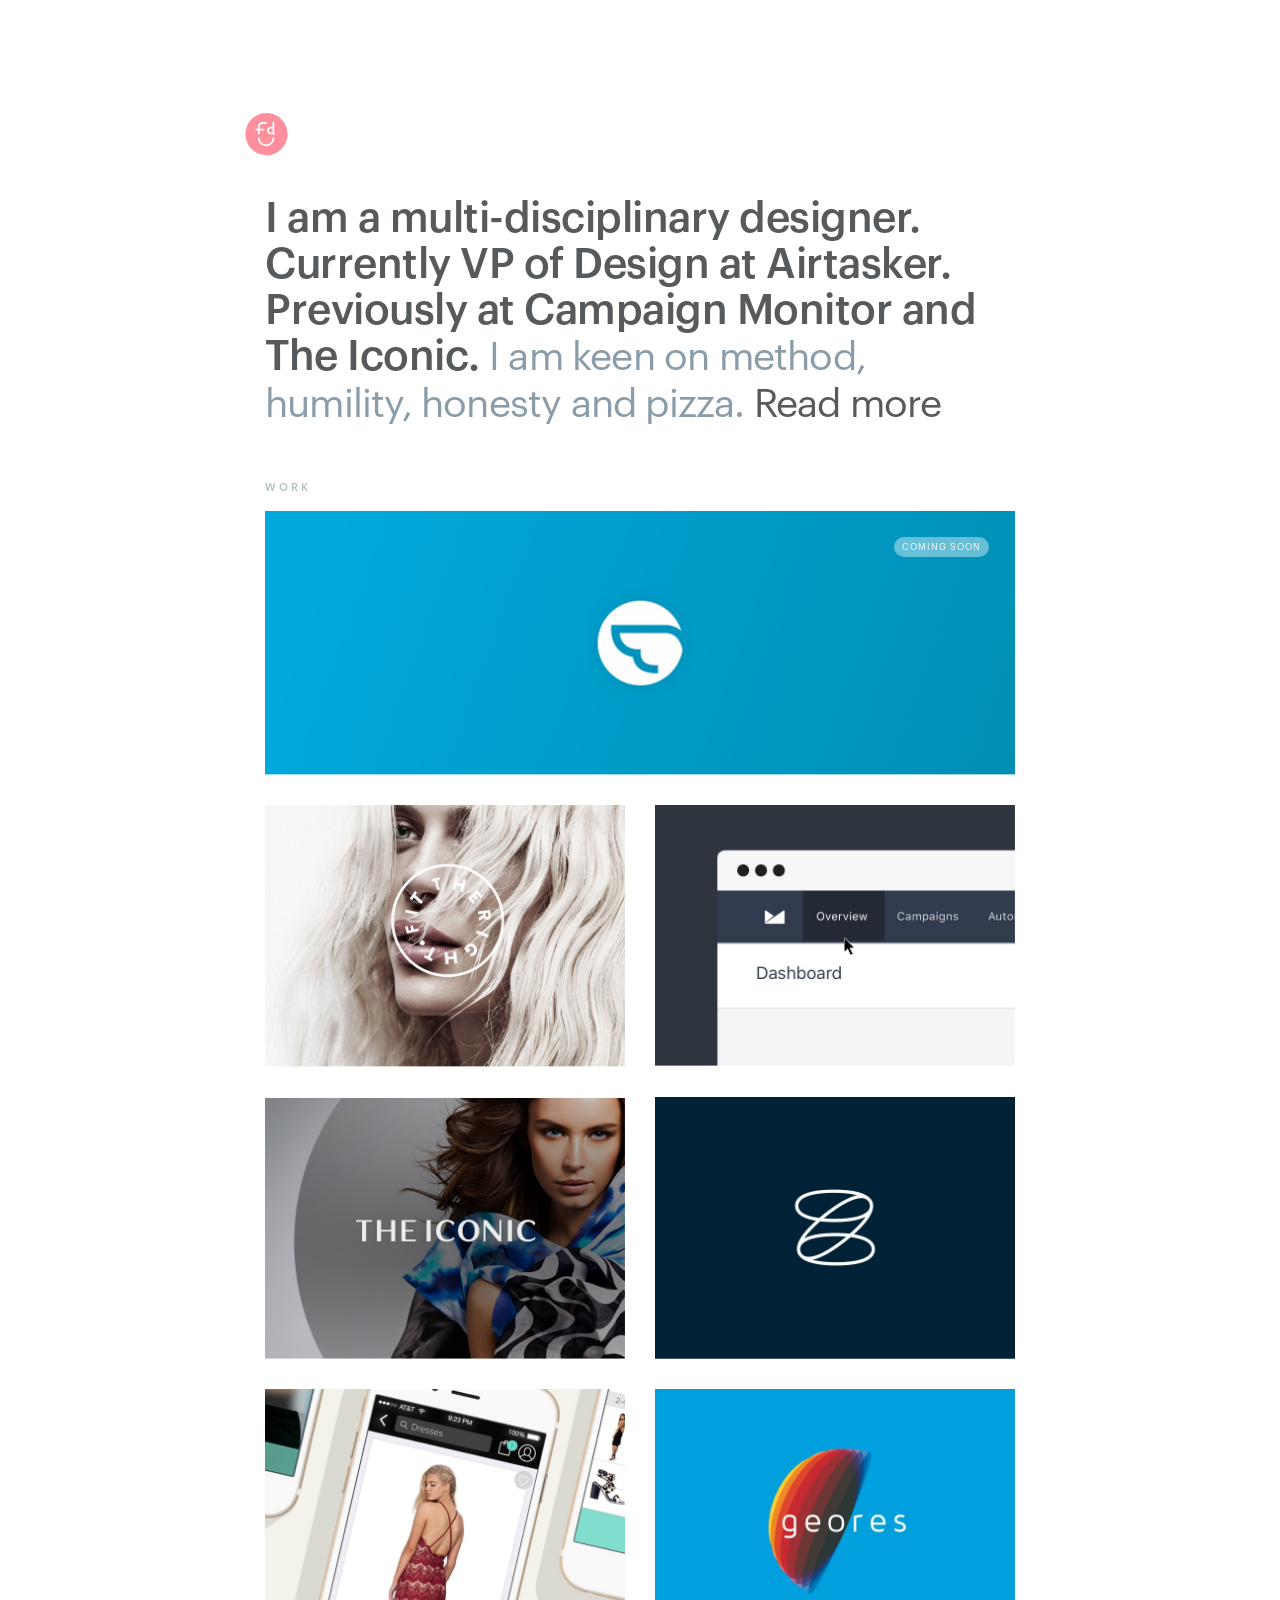
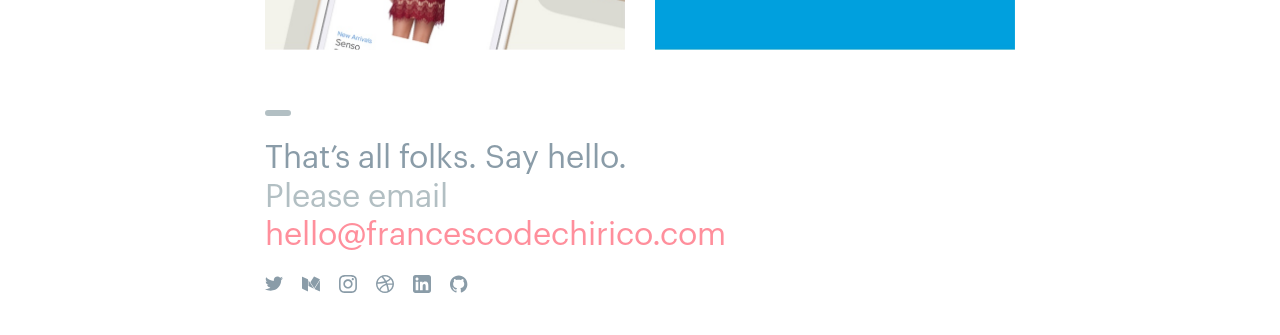
==== index.html @ b03a8ff5 "Home and Sitemap" ====
<!DOCTYPE html>
<html lang="en">
  <head>
    <meta charset="utf-8">
    <title>de Chirico </title>
    <meta name="description" content="I am a multi-disciplinary designer. Currently VP of Design at Airtasker. Previously at Campaign Monitor and The Iconic.">
    <meta name="keywords" content="Francesco de Chirico designer UX UI product software app creative art airtasker theright.fit campaign monitor theiconic the iconic theiconiapp Graphic Digital Design Portfolio Designer Rome Italy Sydney">
    <meta name="viewport" content="width=device-width, initial-scale=1">
    <meta name="robots" CONTENT="all">
    <meta name="twitter:card" content="summary_large_image">
    <meta name="twitter:image" content="http://www.francescodechirico.com//imgs/twittercard.png">
    <meta property="og:image" content="http://www.francescodechirico.com//imgs/twittercard.png">
    <meta property="og:title" content="Portfolio of de Chirico Francesco">
    <meta property="og:description" content="I am a multi-disciplinary designer. Currently VP of Design at Airtasker. Previously at Campaign Monitor and The Iconic.">
    <meta name="twitter:site" content="@FDC_DECHIRICO">
    <meta name="twitter:creator" content="@FDC_DECHIRICO">
    <meta name="twitter:title" content="Portfolio of de Chirico Francesco">
    <meta name="twitter:description" content="I am a multi-disciplinary designer. Currently VP of Design at Airtasker. Previously at Campaign Monitor and The Iconic.">
    <script src="./js/modernizr.js"></script>
    <script src="./js/lazysizes.min.js"></script>
    <script src="./js/jquery-2.1.1.js"></script>
    <link href="./css/style.css" rel="stylesheet">
    <link href="./bower_components/normalize-css/normalize.css" rel="stylesheet">
    <link rel="icon" href="favicon.ico" type="image/x-icon">
    <link rel="shortcut icon" href="favicon.ico" type="image/x-icon">
    <script>
      (function(i,s,o,g,r,a,m){i['GoogleAnalyticsObject']=r;i[r]=i[r]||function(){
        (i[r].q=i[r].q||[]).push(arguments)},i[r].l=1*new Date();a=s.createElement(o),
        m=s.getElementsByTagName(o)[0];a.async=1;a.src=g;m.parentNode.insertBefore(a,m)
        })(window,document,'script','https://www.google-analytics.com/analytics.js','ga');
        ga('create', 'UA-43860316-1', 'auto');
        ga('send', 'pageview');
    </script>
  </head>
  <body class="no-index">
    <div class="container">
      <div class="hero">
        <div class="francesco_dechirico"> <a href="index.html"> 
            <svg viewbox="0 0 44 45" version="1.1" xmlns="http://www.w3.org/2000/svg" xmlns:xlink="http://www.w3.org/1999/xlink">
              <g stroke="none" stroke-width="none" fill="none" fill-rule="evenodd">
                <path d="M26.4172794,16.2204892 C25.8585673,16.2204892 25.3341866,16.4385074 24.9393758,16.8345685 C24.5439445,17.2311495 24.3258059,17.7588844 24.3251854,18.3204606 C24.3245133,18.8820367 24.541411,19.4102915 24.9359116,19.8078601 C25.3304122,20.2053768 25.85531,20.4246945 26.413867,20.4253703 L28.3373029,20.4253703 L28.3373029,16.2204892 L26.4197612,16.2204892 L26.4172794,16.2204892 Z M30.3568978,22.8740252 C30.1907732,23.0060629 29.9928508,23.0700544 29.7964277,23.0700544 C29.5291704,23.0700544 29.2645499,22.9516363 29.0859647,22.7244691 C28.9670975,22.5733015 28.8615699,22.412673 28.7697438,22.2447668 L26.4128226,22.2447668 C25.3698002,22.2435711 24.3907356,21.8344622 23.6548343,21.0928677 C22.918933,20.3512733 22.5142985,19.3659289 22.5155394,18.3183604 C22.5180212,16.1574126 24.2675253,14.4010512 26.416235,14.4010512 L26.4208367,14.4010512 L28.3372926,14.4010512 L28.3372926,9.69790965 C28.3372926,9.19549058 28.7423925,8.78820104 29.2421105,8.78820104 C29.7418284,8.78820104 30.1469283,9.19549058 30.1469283,9.69790965 L30.1469283,20.5583229 C30.1469283,20.9333828 30.2743267,21.3019967 30.5056498,21.5962225 C30.8155112,21.9903602 30.7489166,22.562489 30.3568978,22.8740252 L30.3568978,22.8740252 Z M21.6027591,34.8063871 C16.8914501,34.8063871 13.0585899,30.9527575 13.0585899,26.2160347 C13.0585899,25.7136156 13.4636898,25.3063261 13.9634078,25.3063261 C14.4631257,25.3063261 14.8682256,25.7136156 14.8682256,26.2160347 C14.8682256,29.9495308 17.8893349,32.9869699 21.6027591,32.9869699 C25.3161833,32.9869699 28.3372926,29.9495308 28.3372926,26.2160347 C28.3372926,25.7136156 28.7423925,25.3063261 29.2421105,25.3063261 C29.7418284,25.3063261 30.1469283,25.7136156 30.1469283,26.2160347 C30.1469283,30.9527575 26.3140165,34.8063871 21.6027591,34.8063871 L21.6027591,34.8063871 Z M11.1110599,18.3264178 C10.611342,18.3264178 10.2062421,17.9191283 10.2062421,17.4167092 C10.2062421,16.9142902 10.611342,16.5070006 11.1110599,16.5070006 L12.994322,16.5070006 L12.994322,14.3400227 C12.994322,11.5653595 15.2395112,9.30803453 17.9992573,9.30803453 L21.6027591,9.30803453 C22.1024771,9.30803453 22.507577,9.71532408 22.507577,10.2177431 C22.507577,10.7201622 22.1024771,11.1274518 21.6027591,11.1274518 L17.9992573,11.1274518 C16.237396,11.1274518 14.8039577,12.5685861 14.8039577,14.3400227 L14.8039577,16.5070006 L18.9133302,16.5070006 C19.4130482,16.5070006 19.8181481,16.9142902 19.8181481,17.4167092 C19.8181481,17.9191283 19.4130482,18.3264178 18.9133302,18.3264178 L14.8039577,18.3264178 L14.8039577,21.6740935 C14.8039577,22.1765126 14.3988578,22.5838022 13.8991398,22.5838022 C13.3994219,22.5838022 12.994322,22.1765126 12.994322,21.6740935 L12.994322,18.3264178 L11.1110599,18.3264178 Z M21.9895041,0 C9.84503878,0 0,9.89825348 0,22.1083624 C0,34.3184714 9.84503878,44.2167249 21.9895041,44.2167249 C34.1340212,44.2167249 43.9790599,34.3184714 43.9790599,22.1083624 C43.9790599,9.89825348 34.1340212,0 21.9895041,0 L21.9895041,0 Z" fill="#FF8F9C"></path>
              </g>
            </svg></a></div>
        <div class="intro">
          <h1>I am a multi-disciplinary designer. Currently VP of Design at <a href="https://www.airtasker.com/" target="_blank">Airtasker</a>. Previously at <a href="https://www.campaignmonitor.com/" target="_blank">Campaign Monitor </a>and <a href="http://www.theiconic.com.au/" target="_blank">The Iconic</a>. 
            <h3>I am keen on method, humility, honesty and pizza. <a href="about.html">Read more</a></h3>
          </h1>
        </div>
      </div>
    </div>
    <div class="works">
      <div class="container">
        <h6 class="lightgrey subject">Work</h6>
        <div class="row">
          <div class="twelve columns item">
            <div class="cs">Coming soon</div><img src="imgs/sel-home/airtasker.jpg" data-pil-thumb-url="imgs/sel-home/airtasker-thumb.jpg" data-full-width="753" data-full-height="265" alt="" class="lazysizes hide-on-mobile"><img src="imgs/sel-home/airtasker-mobile.jpg" data-pil-thumb-url="imgs/sel-home/airtasker-mobile-thumb.jpg" data-full-width="365" data-full-height="265" alt="" class="lazysizes hide-on-desk">
            <div class="mask">
              <div class="mask-text">
                <h5>Airtasker</h5><span>Branding and Iconograhy</span>
              </div>
            </div>
          </div>
        </div>
        <div class="row">
          <div class="six columns item"><a href="trf.html">
              <div class="pil"><img src="imgs/sel-home/therightfit@2x.jpg" data-pil-thumb-url="imgs/sel-home/therightfit-thumb.jpg" data-full-width="730" data-full-height="530" alt="" class="lazysizes"></div>
              <div class="mask">
                <div class="mask-text">
                  <h5>theright.fit</h5><span>Branding and Iconograhy</span>
                </div>
              </div></a></div>
          <div class="six columns item"><a href="cm.html">
              <div class="pil"><img src="imgs/sel-home/cm@2x.jpg" data-pil-thumb-url="imgs/sel-home/cm-thumb.jpg" data-full-width="730" data-full-height="530" alt="" class="lazysizes"></div>
              <div class="mask">
                <div class="mask-text">
                  <h5>Campaign Monitor</h5><span>Product design</span>
                </div>
              </div></a></div>
        </div>
        <div class="row">
          <div class="six columns item"><a href="theiconic.html">
              <div class="pil"><img src="imgs/sel-home/theiconic@2x.jpg" data-pil-thumb-url="imgs/sel-home/theiconic-thumb.jpg" data-full-width="730" data-full-height="530" alt="" class="lazysizes"></div>
              <div class="mask">
                <div class="mask-text">
                  <h5>The Iconic</h5><span>Branding and Art Direction</span>
                </div>
              </div></a></div>
          <div class="six columns item"><a href="zanui.html">
              <div class="pil"><img src="imgs/sel-home/zanui@2x.jpg" data-pil-thumb-url="imgs/sel-home/zanui-thumb.jpg" data-full-width="730" data-full-height="530" alt="" class="lazysizes"></div>
              <div class="mask">
                <div class="mask-text">
                  <h5>Zanui</h5><span>Branding and CI</span>
                </div>
              </div></a></div>
        </div>
        <div class="row">
          <div class="six columns item"><a href="theiconic-apps.html">
              <div class="pil"><img src="imgs/sel-home/theiconicapp@2x.jpg" data-pil-thumb-url="imgs/sel-home/theiconicapp-thumb.jpg" data-full-width="730" data-full-height="530" alt="" class="lazysizes">
                <div class="mask">
                  <div class="mask-text">
                    <h5>The Iconic</h5><span>Product Design</span>
                  </div>
                </div>
              </div></a></div>
          <div class="six columns item"><a href="geores.html">
              <div class="pil"><img src="imgs/sel-home/geores@2x.jpg" data-pil-thumb-url="imgs/sel-home/geores-thumb.jpg" data-full-width="730" data-full-height="530" alt="" class="lazysizes"></div>
              <div class="mask">
                <div class="mask-text">
                  <h5>Geores</h5><span>Branding</span>
                </div>
              </div></a></div>
        </div>
      </div>
    </div>
    <div class="container">
      <hr>
      <div class="getintouch">
        <h3>
          That’s all folks.
          Say hello.
          <div class="lightgrey">Please email </div><a href="mailto:hello@francescodechirico.com?subject=Love your portfolio dude!" target="_blank">hello@francescodechirico.com</a>
        </h3>
      </div>
    </div>
    <div class="container">
      <div class="social home">
        <ul>
          <li class="first-child"> <a href="https://twitter.com/FDC_DECHIRICO" target="_blank">
                <svg width="17px" height="17px" viewbox="0 0 17 14" version="1.1" xmlns="http://www.w3.org/2000/svg" xmlns:xlink="http://www.w3.org/1999/xlink">
                  <g id="Twitter" stroke="none" stroke-width="1" fill="none" fill-rule="evenodd">
                    <path id="Path" d="M15.259625,3.30378 C15.266,3.4476 15.27025,3.59142 15.27025,3.73728 C15.27025,8.16102 11.761875,13.26306 5.3465,13.26306 C3.376625,13.26306 1.5438125,12.7092 0,11.75958 C0.2730625,11.79018 0.550375,11.80548 0.8319375,11.80548 C2.4660625,11.80548 3.9695,11.271 5.16375,10.37238 C3.6369375,10.34586 2.3491875,9.37788 1.9050625,8.0478 C2.118625,8.08656 2.3364375,8.10696 2.5616875,8.10696 C2.879375,8.10696 3.1875,8.06616 3.48075,7.98966 C1.884875,7.68264 0.6831875,6.3291 0.6831875,4.7073 L0.6831875,4.66446 C1.1528125,4.91538 1.6915,5.06634 2.263125,5.08368 C1.3270625,4.4829 0.7108125,3.4578 0.7108125,2.29704 C0.7108125,1.683 0.8829375,1.10772 1.183625,0.61302 C2.9038125,2.63874 5.474,3.97188 8.3725,4.11162 C8.313,3.86682 8.2821875,3.6108 8.2821875,3.34866 C8.2821875,1.4994 9.8440625,0 11.7693125,0 C12.773375,0 13.6796875,0.40698 14.3150625,1.05774 C15.1098125,0.9078 15.85675,0.62934 16.530375,0.24582 C16.2700625,1.02714 15.7165,1.683 14.9971875,2.09814 C15.7026875,2.01654 16.3741875,1.83702 17,1.5708 C16.5325,2.24196 15.9406875,2.83152 15.259625,3.30378" fill="#000000"></path>
                  </g>
                </svg></a></li>
          <li> <a href="https://medium.com/@FDC_DECHIRICO" target="_blank">
                <svg width="17px" height="17px" viewbox="0 0 17 14" version="1.1" xmlns="http://www.w3.org/2000/svg" xmlns:xlink="http://www.w3.org/1999/xlink">
                  <g id="Medium" stroke="none" stroke-width="1" fill="none" fill-rule="evenodd">
                    <path id="Combined-Shape" d="M16.8154536,2.590224 C16.8822852,2.622256 16.9060619,2.70228 16.866921,2.76332 L11.5861718,10.98916 L7.89419244,5.238072 L11.2015395,0.086128 C11.2367079,0.031416 11.3016701,0 11.3669244,0 C11.368677,0 11.3703711,0.000504 11.3721237,0.00056 C11.398646,0.001232 11.4251684,0.006664 11.4495292,0.018368 L16.8154536,2.590224 Z M6.14564605,3.4272 L11.2931993,11.44556 L6.14564605,8.978368 L6.14564605,3.4272 Z M11.7429107,11.6578 L16.9391856,3.56356 L16.9391856,13.645576 C16.9391856,13.922104 16.7281168,14.047152 16.4701375,13.923504 L11.7429107,11.6578 Z M5.57699313,2.616432 C5.61963918,2.636872 5.64657045,2.678704 5.64657045,2.7244 L5.64657045,13.649216 C5.64657045,13.85328 5.53160137,13.974856 5.36767698,13.974856 C5.30949141,13.974856 5.2451134,13.959512 5.17752234,13.927088 L0.312718213,11.595416 C0.140731959,11.512984 0,11.294752 0,11.1104 L0,0.278544 C0,0.211288 0.0188694158,0.157528 0.0510584192,0.120344 C0.0839484536,0.08232 0.130683849,0.061488 0.185948454,0.061488 C0.224738832,0.061488 0.267676976,0.07168 0.312718213,0.093296 L5.57699313,2.616432 Z" fill="#000000"></path>
                  </g>
                </svg></a></li>
          <li> <a href="https://www.instagram.com/dechiricofrancesco/?hl=en" target="_blank"> 
                <svg width="17px" height="17px" viewbox="0 0 17 17" version="1.1" xmlns="http://www.w3.org/2000/svg" xmlns:xlink="http://www.w3.org/1999/xlink">
                  <g id="Instagram" stroke="none" stroke-width="1" fill="none" fill-rule="evenodd">
                    <path id="Fill-4" d="M5.65768928,8.48657112 C5.65768928,6.92424508 6.92424508,5.65772648 8.48657112,5.65772648 C10.0489344,5.65772648 11.315453,6.92424508 11.315453,8.48657112 C11.315453,10.0489344 10.0489344,11.315453 8.48657112,11.315453 C6.92424508,11.315453 5.65768928,10.0489344 5.65768928,8.48657112 Z M4.12861926,8.48657112 C4.12861926,10.8934661 6.07975055,12.8445602 8.48657112,12.8445602 C10.8933917,12.8445602 12.844523,10.8934661 12.844523,8.48657112 C12.844523,6.07978775 10.8933917,4.12861926 8.48657112,4.12861926 C6.07975055,4.12861926 4.12861926,6.07978775 4.12861926,8.48657112 Z M4.98758425,0.0510743982 C4.0842407,0.0923282276 3.46733042,0.235768053 2.92757112,0.445533917 C2.36947265,0.662404814 1.89618818,0.952595186 1.42439168,1.42439168 C0.952595186,1.89618818 0.662404814,2.36950985 0.445571116,2.92757112 C0.235693654,3.46740481 0.0922538293,4.0843151 0.0510743982,4.98762144 C0.00974617068,5.89278775 0,6.18175055 0,8.48657112 C0,10.7914661 0.00974617068,11.0804289 0.0510743982,11.9855952 C0.0922538293,12.8889015 0.235693654,13.5058118 0.445571116,14.0456455 C0.662404814,14.6037068 0.952595186,15.0770284 1.42439168,15.5488249 C1.89618818,16.0206214 2.36947265,16.3108118 2.92757112,16.5276827 C3.46733042,16.7374486 4.0842407,16.8808884 4.98758425,16.9221422 C5.89275055,16.9634333 6.18175055,16.9732166 8.48657112,16.9732166 C10.7913917,16.9732166 11.0804289,16.9634333 11.9855952,16.9221422 C12.8889015,16.8808884 13.5058118,16.7374486 14.0456083,16.5276827 C14.6037068,16.3108118 15.076954,16.0206214 15.5487505,15.5488249 C16.020547,15.0770284 16.3107374,14.6037068 16.5276083,14.0456455 C16.7374486,13.5058118 16.8808884,12.8889015 16.922105,11.9855952 C16.9634333,11.0804289 16.9731422,10.7914661 16.9731422,8.48657112 C16.9731422,6.18175055 16.9634333,5.89278775 16.922105,4.98762144 C16.8808884,4.0843151 16.7374486,3.46740481 16.5276083,2.92757112 C16.3107374,2.36950985 16.020547,1.89618818 15.5487505,1.42439168 C15.076954,0.952595186 14.6037068,0.662404814 14.0456083,0.445533917 C13.5058118,0.235768053 12.8889015,0.0923282276 11.9855952,0.0510743982 C11.0804289,0.00970897155 10.7913917,0 8.48657112,0 C6.18175055,0 5.89275055,0.00970897155 4.98758425,0.0510743982 Z M11.915884,1.57854486 C12.7433042,1.61630197 13.1926696,1.75460832 13.4917133,1.87078118 C13.887884,2.02474836 14.1705974,2.20866083 14.4675208,2.50562144 C14.7645558,2.80261926 14.9484683,3.0852954 15.1023611,3.48142888 C15.2185339,3.78047265 15.3568403,4.22987527 15.3945974,5.05725821 C15.4354048,5.95219475 15.4440722,6.22054923 15.4440722,8.48657112 C15.4440722,10.7526674 15.4354048,11.0210219 15.3945974,11.915884 C15.3568403,12.7433414 15.2185339,13.192744 15.1023611,13.4917877 C14.9484683,13.887884 14.7645558,14.1705974 14.4675208,14.4675952 C14.1705974,14.7645558 13.887884,14.9484683 13.4917133,15.1023982 C13.1926696,15.2186083 12.7433042,15.3569147 11.915884,15.3945974 C11.0210963,15.4354792 10.752779,15.4440722 8.48657112,15.4440722 C6.22036324,15.4440722 5.95204595,15.4354792 5.05725821,15.3945974 C4.22987527,15.3569147 3.78047265,15.2186083 3.48142888,15.1023982 C3.0852954,14.9484683 2.80258206,14.7645558 2.50562144,14.4675952 C2.20869803,14.1705974 2.02478556,13.887884 1.87081838,13.4917877 C1.75460832,13.192744 1.61633917,12.7433414 1.57854486,11.915884 C1.53777462,11.0210219 1.52910722,10.7526674 1.52910722,8.48657112 C1.52910722,6.22054923 1.53777462,5.95219475 1.57854486,5.05725821 C1.61633917,4.22987527 1.75460832,3.78047265 1.87081838,3.48142888 C2.02478556,3.0852954 2.20869803,2.80261926 2.50562144,2.50562144 C2.80258206,2.20866083 3.0852954,2.02474836 3.48142888,1.87078118 C3.78047265,1.75460832 4.22987527,1.61630197 5.05725821,1.57854486 C5.95219475,1.53773742 6.22054923,1.52910722 8.48657112,1.52910722 C10.752593,1.52910722 11.0209475,1.53773742 11.915884,1.57854486 Z M13.0167549,4.97482495 C13.5792057,4.97482495 14.0351554,4.51883807 14.0351554,3.95642451 C14.0351554,3.39397374 13.5792057,2.93802407 13.0167549,2.93802407 C12.4543414,2.93802407 11.9983545,3.39397374 11.9983545,3.95642451 C11.9983545,4.51883807 12.4543414,4.97482495 13.0167549,4.97482495 Z" fill="#000000"></path>
                  </g>
                </svg></a></li>
          <li> <a href="https://dribbble.com/DECHIRICO" target="_blank"> 
                <svg width="17px" height="17px" viewbox="0 0 17 17" version="1.1" xmlns="http://www.w3.org/2000/svg" xmlns:xlink="http://www.w3.org/1999/xlink">
                  <g id="dribbble" stroke="none" stroke-width="1" fill="none" fill-rule="evenodd">
                    <path id="Shape" d="M0,8.5 C0,6.958661 0.379678,5.536339 1.139,4.233 C1.898339,2.929661 2.929678,1.898339 4.233,1.139 C5.536339,0.379661 6.958678,0 8.5,0 C10.041339,0 11.463678,0.379661 12.767,1.139 C14.070339,1.898339 15.101678,2.929661 15.861,4.233 C16.620339,5.536339 17,6.958661 17,8.5 C17,10.041339 16.620339,11.463661 15.861,12.767 C15.101678,14.070339 14.070339,15.101661 12.767,15.861 C11.463678,16.620339 10.041339,17 8.5,17 C6.958678,17 5.536339,16.620339 4.233,15.861 C2.929678,15.101661 1.898339,14.070339 1.139,12.767 C0.379678,11.463661 0,10.041339 0,8.5 Z M1.411,8.5 C1.411,10.268 2.006,11.826339 3.196,13.175 C3.74,12.109661 4.601339,11.095339 5.78,10.132 C6.958678,9.168661 8.109,8.562339 9.231,8.313 C9.061,7.916339 8.896678,7.559339 8.738,7.242 C6.788678,7.865339 4.680678,8.177 2.414,8.177 C1.972,8.177 1.643339,8.171339 1.428,8.16 C1.428,8.205339 1.425178,8.262 1.4195,8.33 C1.413839,8.398 1.411,8.454661 1.411,8.5 Z M1.632,6.749 C1.881339,6.771661 2.249678,6.783 2.737,6.783 C4.629678,6.783 6.426,6.528 8.126,6.018 C7.264678,4.488 6.318339,3.213 5.287,2.193 C4.391678,2.646339 3.623839,3.275339 2.9835,4.08 C2.343178,4.884661 1.892678,5.774339 1.632,6.749 Z M4.165,14.093 C5.445678,15.090339 6.890678,15.589 8.5,15.589 C9.338678,15.589 10.171678,15.430339 10.999,15.113 C10.772339,13.175 10.330339,11.299339 9.673,9.486 C8.630339,9.712661 7.579178,10.285 6.5195,11.203 C5.459839,12.121 4.675,13.084339 4.165,14.093 Z M6.766,1.649 C7.763339,2.680339 8.687,3.966661 9.537,5.508 C11.078339,4.862 12.24,4.040339 13.022,3.043 C11.707339,1.955 10.2,1.411 8.5,1.411 C7.922,1.411 7.344,1.490339 6.766,1.649 Z M10.149,6.715 C10.319,7.077661 10.511678,7.536661 10.727,8.092 C11.565678,8.012661 12.478,7.973 13.464,7.973 C14.166678,7.973 14.863678,7.99 15.555,8.024 C15.464339,6.482661 14.909,5.111339 13.889,3.91 C13.152339,5.009339 11.905678,5.944339 10.149,6.715 Z M11.152,9.282 C11.73,10.959339 12.121,12.682 12.325,14.45 C13.220339,13.872 13.951339,13.129661 14.518,12.223 C15.084678,11.316339 15.424678,10.336 15.538,9.282 C14.710678,9.225339 13.957,9.197 13.277,9.197 C12.653678,9.197 11.945339,9.225339 11.152,9.282 Z" fill="#000000" fill-rule="nonzero"></path>
                  </g>
                </svg></a></li>
          <li> <a href="https://au.linkedin.com/in/dechiricofrancesco" target="_blank">
                <svg width="15px" height="17px" viewbox="0 0 15 15" version="1.1" xmlns="http://www.w3.org/2000/svg" xmlns:xlink="http://www.w3.org/1999/xlink">
                  <g id="linkedin" stroke="none" stroke-width="1" fill="none" fill-rule="evenodd">
                    <path id="Fill-10" d="M0,1.99188419 C0,0.891796927 0.893397331,0 1.99188419,0 L13.0081158,0 C14.1082031,0 15,0.893397331 15,1.99188419 L15,13.0081158 C15,14.1082031 14.1066027,15 13.0081158,15 L1.99188419,15 C0.891796927,15 0,14.1066027 0,13.0081158 L0,1.99188419 Z M12.7820833,12.7816667 L12.7820833,8.85583333 C12.7820833,6.92791667 12.3658333,5.44583333 10.11375,5.44583333 C9.03125,5.44583333 8.305,6.03916667 8.00833333,6.60208333 L7.97791667,6.60208333 L7.97791667,5.62333333 L5.84541667,5.62333333 L5.84541667,12.7816667 L8.0675,12.7816667 L8.0675,9.24125 C8.0675,8.30708333 8.24416667,7.4025 9.40166667,7.4025 C10.5433333,7.4025 10.5579167,8.47041667 10.5579167,9.30041667 L10.5579167,12.7816667 L12.7820833,12.7816667 Z M3.33666667,4.64541667 C4.04833333,4.64541667 4.62625,4.0675 4.62625,3.355 C4.62625,2.64291667 4.04833333,2.065 3.33666667,2.065 C2.62208333,2.065 2.04625,2.64291667 2.04625,3.355 C2.04625,4.0675 2.62208333,4.64541667 3.33666667,4.64541667 Z M2.22291667,12.7816667 L4.44958333,12.7816667 L4.44958333,5.62333333 L2.22291667,5.62333333 L2.22291667,12.7816667 Z" fill="#000000"></path>
                  </g>
                </svg></a></li>
          <li> <a href="https://github.com/DECHIRICO" target="_blank"> 
                <svg width="17px" height="17px" viewbox="0 0 17 16" version="1.1" xmlns="http://www.w3.org/2000/svg" xmlns:xlink="http://www.w3.org/1999/xlink">
                  <g id="Github-1" stroke="none" stroke-width="1" fill="none" fill-rule="evenodd">
                    <path id="Fill-3" d="M8.20170236,0 C3.67283994,0 0,3.6723364 0,8.20270944 C0,11.8267058 2.35003345,14.9008335 5.6094649,15.9854643 C6.01985214,16.0609957 6.1694043,15.8077138 6.1694043,15.5901834 C6.1694043,15.3958159 6.16235471,14.8796847 6.15832636,14.1953703 C3.87677471,14.6908562 3.39538795,13.0956332 3.39538795,13.0956332 C3.02226287,12.1479659 2.48447934,11.8956911 2.48447934,11.8956911 C1.73973979,11.387113 2.54087611,11.3971839 2.54087611,11.3971839 C3.36416831,11.4550913 3.79721497,12.242632 3.79721497,12.242632 C4.52886241,13.4959496 5.71722302,13.1339024 6.18451058,12.9239251 C6.25903489,12.3941983 6.47102634,12.0326547 6.70517366,11.8277128 C4.88385997,11.6207568 2.96888735,10.9168042 2.96888735,7.77369112 C2.96888735,6.87839233 3.28863692,6.1457378 3.81332834,5.57270629 C3.72873317,5.36524672 3.44725284,4.53087658 3.89389516,3.40193401 C3.89389516,3.40193401 4.58223793,3.18138234 6.1492626,4.2428502 C6.80336447,4.06056777 7.5053029,3.96993009 8.20270944,3.9664053 C8.89961244,3.96993009 9.60104733,4.06056777 10.2561563,4.2428502 C11.8221739,3.18138234 12.5095096,3.40193401 12.5095096,3.40193401 C12.957159,4.53087658 12.6756786,5.36524672 12.591587,5.57270629 C13.1172855,6.1457378 13.4345174,6.87839233 13.4345174,7.77369112 C13.4345174,10.9248609 11.5165235,11.6182391 9.68967083,11.8211668 C9.98373972,12.0744487 10.2460854,12.5749701 10.2460854,13.3403549 C10.2460854,14.4365672 10.2360146,15.3212916 10.2360146,15.5901834 C10.2360146,15.809728 10.3840561,16.0650241 10.7999823,15.9849608 C14.0568961,14.8978123 16.4049153,11.8256987 16.4049153,8.20270944 C16.4049153,3.6723364 12.7320754,0 8.20170236,0" fill="#151513"></path> 
                  </g>
                </svg></a></li>
        </ul>
      </div>
    </div>
  </body>
  <script src="./js/img-loader.js"></script>
  <script src="./js/main.js"></script>
</html>
---- css/style.css ----
@charset "UTF-8";
/* Import other styles */
/* Colours */
/* Class Colours */
.darkgrey {
  color: #565A5C; }

.lightgrey {
  color: #B2BFC3; }

.white {
  color: #FFF; }

/* Custom Fonts */
@font-face {
  font-family: 'Conv_TiemposTextWeb-Semibold';
  src: url("fonts/TiemposTextWeb-Semibold.eot");
  src: local("☺"), url("/fonts/TiemposTextWeb-Semibold.woff") format("woff"), url("fonts/TiemposTextWeb-Semibold.ttf") format("truetype"), url("fonts/TiemposTextWeb-Semibold.svg") format("svg");
  font-weight: normal;
  font-style: normal; }

@font-face {
  font-family: 'Conv_TiemposTextWeb-SemiboldItalic';
  src: url("fonts/TiemposTextWeb-SemiboldItalic.eot");
  src: local("☺"), url("/fonts/TiemposTextWeb-SemiboldItalic.woff") format("woff"), url("fonts/TiemposTextWeb-SemiboldItalic.ttf") format("truetype"), url("fonts/TiemposTextWeb-SemiboldItalic.svg") format("svg");
  font-weight: normal;
  font-style: normal; }

@font-face {
  font-family: 'Conv_Graphik-Regular';
  src: url("fonts/Graphik-Regular.eot");
  src: local("☺"), url("/fonts/Graphik-Regular.woff") format("woff"), url("fonts/Graphik-Regular.ttf") format("truetype"), url("fonts/Graphik-Regular.svg") format("svg");
  font-weight: normal;
  font-style: norma; }

@font-face {
  font-family: 'Conv_Graphik-Medium';
  src: url("fonts/Graphik-Medium.eot");
  src: local("☺"), url("/fonts/Graphik-Medium.woff") format("woff"), url("fonts/Graphik-Medium.ttf") format("truetype"), url("fonts/Graphik-Medium.svg") format("svg");
  font-weight: normal;
  font-style: normal; }

@font-face {
  font-family: 'Conv_Graphik-Bold';
  src: url("fonts/Graphik-Bold.eot");
  src: local("☺"), url("/fonts/Graphik-Bold.woff") format("woff"), url("fonts/Graphik-Bold.ttf") format("truetype"), url("fonts/Graphik-Bold.svg") format("svg");
  font-weight: normal;
  font-style: normal; }

@font-face {
  font-family: 'Conv_Graphik-Black';
  src: url("fonts/Graphik-Black.eot");
  src: local("☺"), url("/fonts/Graphik-Black.woff") format("woff"), url("fonts/Graphik-Black.ttf") format("truetype"), url("fonts/Graphik-Black.svg") format("svg");
  font-weight: normal;
  font-style: normal; }

/*
 ** Skeleton V2.0.4
 ** Copyright 2014, Dave Gamache
 ** www.getskeleton.com
 ** Free to use under the MIT license.
 ** http://www.opensource.org/licenses/mit-license.php
 ** 12/29/2014 */
/* Table of contents
 *––––––––––––––––––––––––––––––––––––––––––––––––––
 *- Grid
 *- Base Styles
 *- Typography
 *- Links
 *- Buttons
 *- Forms
 *- Lists
 *- Code
 *- Tables
 *- Spacing
 *- Utilities
 *- Clearing
 *- Media Queries */
/* Grid
 *–––––––––––––––––––––––––––––––––––––––––––––––––– */
.container {
  position: relative;
  width: 100%;
  margin: 0 auto;
  padding: 0 3%;
  box-sizing: border-box;
  max-width: 750px;
  transition: width 0.4s ease; }
  .container.reading {
    transition: all 1s ease-in-out; }
    .container.reading.opacity {
      opacity: 0.8;
      transform: translateY(-10px); }
  .container.mid-wide {
    position: relative;
    margin: 0 auto;
    max-width: 1128px; }
  .container.wide {
    position: relative;
    margin: 0 auto;
    max-width: 1280px; }

.row {
  margin-bottom: 4%; }

.column, .columns {
  width: 100%;
  float: left;
  box-sizing: border-box; }

img {
  min-height: 70px;
  max-width: 100%;
  height: auto;
  display: block;
  margin: auto;
  box-sizing: border-box; }

/* Just for intro image in the work section */
@media (max-width: 800px) {
  .container.fullonmobile {
    width: 100%;
    margin: 0px;
    padding: 0px; }
  .row.fullonmobile {
    width: 100%; } }

/* For devices larger than 400px */
@media (min-width: 400px) {
  .container {
    width: 85%;
    padding: 0; } }

/* For devices larger than 550px */
@media (min-width: 550px) {
  .container {
    width: 80%; }
  .column, .columns {
    margin-left: 4%; }
  .column:first-child, .columns:first-child {
    margin-left: 0; }
  .one.column, .one.columns {
    width: 4.66666666667%; }
  .two.columns {
    width: 13.3333333333%; }
  .three.columns {
    width: 22%; }
  .four.columns {
    width: 30.6666666667%; }
  .five.columns {
    width: 39.3333333333%; }
  .six.columns {
    width: 48%; }
  .seven.columns {
    width: 56.6666666667%; }
  .eight.columns {
    width: 65.3333333333%; }
  .nine.columns {
    width: 74.0%; }
  .ten.columns {
    width: 82.6666666667%; }
  .eleven.columns {
    width: 91.3333333333%; }
  .twelve.columns {
    width: 100%;
    margin-left: 0; }
  .one-third.column {
    width: 30.6666666667%; }
  .two-thirds.column {
    width: 65.3333333333%; }
  .one-half.column {
    width: 48%; }
  .offset-by-one.column, .offset-by-one.columns {
    margin-left: 8.66666666667%; }
  .offset-by-two.column, .offset-by-two.columns {
    margin-left: 17.3333333333%; }
  .offset-by-three.column, .offset-by-three.columns {
    margin-left: 26%; }
  .offset-by-four.column, .offset-by-four.columns {
    margin-left: 34.6666666667%; }
  .offset-by-five.column, .offset-by-five.columns {
    margin-left: 43.3333333333%; }
  .offset-by-six.column, .offset-by-six.columns {
    margin-left: 52%; }
  .offset-by-seven.column, .offset-by-seven.columns {
    margin-left: 60.6666666667%; }
  .offset-by-eight.column, .offset-by-eight.columns {
    margin-left: 69.3333333333%; }
  .offset-by-nine.column, .offset-by-nine.columns {
    margin-left: 78.0%; }
  .offset-by-ten.column, .offset-by-ten.columns {
    margin-left: 86.6666666667%; }
  .offset-by-eleven.column, .offset-by-eleven.columns {
    margin-left: 95.3333333333%; }
  .offset-by-one-third.column, .offset-by-one-third.columns {
    margin-left: 34.6666666667%; }
  .offset-by-two-thirds.column, .offset-by-two-thirds.columns {
    margin-left: 69.3333333333%; }
  .offset-by-one-half.column, .offset-by-one-half.columns {
    margin-left: 52%; } }

/* Base Styles
 *–––––––––––––––––––––––––––––––––––––––––––––––––– */
/* NOTE
 *html is set to 62.5% so that all the REM measurements t oughout Skeleton
 *are based on 10px sizing. So basically 1.5rem = 15px :) */
html {
  font-size: 62.5%; }

body {
  font-size: 1.6em;
  line-height: 1.4;
  font-weight: 400;
  font-family: "Conv_Graphik-Regular", sans-serif;
  font-style: normal;
  color: #8A9CA8;
  padding-bottom: 60px; }

.no-index {
  padding-bottom: 0px; }

/* Typography
 *–––––––––––––––––––––––––––––––––––––––––––––––––– */
h1, h2, h3, h4, h5, h6 {
  font-weight: 300;
  font-family: "Conv_Graphik-Medium", sans-serif;
  margin-top: -0.2em;
  margin-bottom: -0.3em; }

h1 {
  font-size: 4.5rem;
  line-height: 1.2; }
  h1.introwork {
    margin-top: 1%;
    margin-bottom: 0px;
    line-height: 1.4;
    font-size: 4rem; }
    @media (max-width: 500px) {
      h1.introwork {
        margin-top: 2.5%;
        font-size: 3.2rem; } }

h2 {
  font-size: 3.3rem;
  line-height: 1.25; }
  h2.introwork {
    margin-bottom: 0px;
    line-height: 1.4;
    font-size: 3.4rem;
    font-family: "Conv_Graphik-Regular", sans-serif;
    color: #B2BFC3;
    letter-spacing: -.02rem; }
    @media (max-width: 500px) {
      h2.introwork {
        font-size: 2rem; } }

h3 {
  font-size: 3.2rem;
  line-height: 1.3;
  font-family: "Conv_Graphik-Regular", sans-serif; }
  @media (max-width: 500px) {
    h3 {
      font-size: 0.7rem;
      line-height: 1.3;
      margin-top: 2%;
      margin-bottom: 2%; } }
  h3.introwork {
    text-transform: uppercase;
    margin-bottom: 0px;
    line-height: 2.4;
    font-size: 1.1rem;
    font-family: "Conv_Graphik-Medium", sans-serif;
    color: #8A9CA8; }
    @media (max-width: 500px) {
      h3.introwork {
        font-size: 1.1rem; } }

h4 {
  font-size: 2.4rem;
  font-family: "Conv_Graphik-Regular", sans-serif;
  line-height: 1.25;
  letter-spacing: -.04rem; }

h5 {
  font-size: 1.1rem;
  line-height: 1.5; }

h6 {
  font-size: 1.1rem;
  line-height: 1.6;
  font-family: "Conv_Graphik-Medium", sans-serif;
  letter-spacing: 0.3rem;
  text-transform: uppercase; }
  h6.subject {
    margin-bottom: 1.3%; }

p {
  font-size: 1.6rem;
  line-height: 1.4;
  font-size: "Conv_Graphik-Medium", sans-serif;
  margin-top: 0px; }
  p > a {
    color: #565A5C;
    border-bottom: 1px dashed #B2BFC3;
    padding-bottom: 1px;
    background-color: rgba(255, 143, 156, 0.1);
    transition: all 0.3s cubic-bezier(0.39, 0.01, 0, 0.99); }
    p > a:hover {
      border-bottom: none;
      color: #FF8F9C;
      background-color: rgba(255, 143, 156, 0); }

.caption {
  padding-bottom: 1%;
  font-size: 1.2rem;
  line-height: 1.4; }
  @media (max-width: 550px) {
    .caption {
      padding-top: 0;
      padding-bottom: 6%; } }
  .caption li {
    list-style: none;
    margin-bottom: 1px;
    font-size: 1.3rem;
    font-family: "Conv_Graphik-Medium", sans-serif;
    margin-left: -10px; }
  .caption .title {
    font-size: 1.20rem;
    margin-bottom: 5px;
    font-family: "Conv_Graphik-Medium", sans-serif; }
  .caption.right {
    text-align: right;
    padding-right: 10px;
    margin-right: 10px; }
    .caption.right.border {
      border-right: 0.5px solid #ebeff0; }
  .caption.left {
    text-align: left;
    padding-left: 10px; }
    .caption.left.border {
      border-left: 0.5px solid #ebeff0; }

.quote {
  text-align: center;
  padding: 4% 15%;
  font-family: "Conv_Graphik-Bold", sans-serif; }

.social {
  font-size: 1.4rem; }

.company-desc {
  padding: 30px 0 10px 0; }
  .company-desc p {
    font-size: 2.3rem;
    line-height: 1.4;
    color: #8A9CA8;
    margin-bottom: 0px; }
  .company-desc .subject {
    line-height: 3.2; }
  @media (max-width: 550px) {
    .company-desc p {
      font-size: 1.8rem; } }

@media (min-width: 550px) {
  .hide-on-desk {
    display: none; } }

/* Larger than phablet */
@media (max-width: 550px) {
  h1 {
    font-size: 4.6rem; }
  h2 {
    font-size: 4.2rem; }
  h3 {
    font-size: 2.5rem; }
  h4 {
    font-size: 2.5rem; }
  h5 {
    font-size: 2.2rem; }
  h6 {
    font-size: 1.3rem; }
  .col-margin-mobile {
    margin-bottom: 4%; }
  .hide-on-mobile {
    display: none; }
  .half-on-mobile {
    width: 46%; }
    .half-on-mobile:nth-child(n+3) {
      margin-top: 4%; }
    .half-on-mobile:nth-child(1n-3) {
      margin-right: 4%; } }

/* Links
 *–––––––––––––––––––––––––––––––––––––––––––––––––– */
a {
  color: #FF8F9C;
  border-bottom: none;
  text-decoration: none; }
  a:hover {
    color: #EF5567; }

/* Buttons
 *–––––––––––––––––––––––––––––––––––––––––––––––––– */
.button, button {
  display: inline-block;
  height: 38px;
  padding: 0 30px;
  color: #555;
  text-align: center;
  font-size: 11px;
  font-weight: 600;
  line-height: 38px;
  letter-spacing: .1rem;
  text-transform: uppercase;
  text-decoration: none;
  white-space: nowrap;
  background-color: transparent;
  border-radius: 4px;
  border: 1px solid #bbb;
  cursor: pointer;
  box-sizing: border-box; }

input[type="submit"], input[type="reset"], input[type="button"] {
  display: inline-block;
  height: 38px;
  padding: 0 30px;
  color: #555;
  text-align: center;
  font-size: 11px;
  font-weight: 600;
  line-height: 38px;
  letter-spacing: .1rem;
  text-transform: uppercase;
  text-decoration: none;
  white-space: nowrap;
  background-color: transparent;
  border-radius: 4px;
  border: 1px solid #bbb;
  cursor: pointer;
  box-sizing: border-box; }

.button:hover, button:hover {
  color: #333;
  border-color: #888;
  outline: 0; }

input[type="submit"]:hover, input[type="reset"]:hover, input[type="button"]:hover {
  color: #333;
  border-color: #888;
  outline: 0; }

.button:focus, button:focus {
  color: #333;
  border-color: #888;
  outline: 0; }

input[type="submit"]:focus, input[type="reset"]:focus, input[type="button"]:focus {
  color: #333;
  border-color: #888;
  outline: 0; }

.button.button-primary, button.button-primary {
  color: #FFF;
  background-color: #33C3F0;
  border-color: #33C3F0; }

input[type="submit"].button-primary, input[type="reset"].button-primary, input[type="button"].button-primary {
  color: #FFF;
  background-color: #33C3F0;
  border-color: #33C3F0; }

.button.button-primary:hover, button.button-primary:hover {
  color: #FFF;
  background-color: #1EAEDB;
  border-color: #1EAEDB; }

input[type="submit"].button-primary:hover, input[type="reset"].button-primary:hover, input[type="button"].button-primary:hover {
  color: #FFF;
  background-color: #1EAEDB;
  border-color: #1EAEDB; }

.button.button-primary:focus, button.button-primary:focus {
  color: #FFF;
  background-color: #1EAEDB;
  border-color: #1EAEDB; }

input[type="submit"].button-primary:focus, input[type="reset"].button-primary:focus, input[type="button"].button-primary:focus {
  color: #FFF;
  background-color: #1EAEDB;
  border-color: #1EAEDB; }

input[type="email"], input[type="number"], input[type="search"], input[type="text"], input[type="tel"], input[type="url"], input[type="password"] {
  height: 38px;
  padding: 6px 10px;
  background-color: #fff;
  border: 1px solid #D1D1D1;
  border-radius: 4px;
  box-shadow: none;
  box-sizing: border-box; }

textarea, select {
  height: 38px;
  padding: 6px 10px;
  background-color: #fff;
  border: 1px solid #D1D1D1;
  border-radius: 4px;
  box-shadow: none;
  box-sizing: border-box; }

input[type="email"], input[type="number"], input[type="search"], input[type="text"], input[type="tel"], input[type="url"], input[type="password"] {
  -webkit-appearance: none;
  -moz-appearance: none;
  appearance: none; }

textarea {
  -webkit-appearance: none;
  -moz-appearance: none;
  appearance: none;
  min-height: 65px;
  padding-top: 6px;
  padding-bottom: 6px; }

input[type="email"]:focus, input[type="number"]:focus, input[type="search"]:focus, input[type="text"]:focus, input[type="tel"]:focus, input[type="url"]:focus, input[type="password"]:focus {
  border: 1px solid #33C3F0;
  outline: 0; }

textarea:focus, select:focus {
  border: 1px solid #33C3F0;
  outline: 0; }

label, legend {
  display: block;
  margin-bottom: .5rem;
  font-weight: 600; }

fieldset {
  padding: 0;
  border-width: 0; }

input[type="checkbox"], input[type="radio"] {
  display: inline; }

label > .label-body {
  display: inline-block;
  margin-left: .5rem;
  font-weight: normal; }

ul {
  list-style: circle inside; }

ol {
  list-style: decimal inside;
  padding-left: 0;
  margin-top: 0; }

ul {
  padding-left: 0;
  margin-top: 0; }
  ul ul, ul ol {
    margin: 1.5rem 0 1.5rem 3rem;
    font-size: 90%; }

ol ol, ol ul {
  margin: 1.5rem 0 1.5rem 3rem;
  font-size: 90%; }

li {
  margin-bottom: 1rem; }

/* Code
 *–––––––––––––––––––––––––––––––––––––––––––––––––– */
code {
  padding: .2rem .5rem;
  margin: 0 .2rem;
  font-size: 90%;
  white-space: nowrap;
  background: #F1F1F1;
  border: 1px solid #E1E1E1;
  border-radius: 4px; }

pre > code {
  display: block;
  padding: 1rem 1.5rem;
  white-space: pre; }

/* Tables
 *–––––––––––––––––––––––––––––––––––––––––––––––––– */
th, td {
  padding: 12px 15px;
  text-align: left;
  border-bottom: 1px solid #E1E1E1; }

th:first-child, td:first-child {
  padding-left: 0; }

th:last-child, td:last-child {
  padding-right: 0; }

/* Spacing
 *–––––––––––––––––––––––––––––––––––––––––––––––––– */
button, .button {
  margin-bottom: 1rem; }

input, textarea, select, fieldset {
  margin-bottom: 1.5rem; }

pre, blockquote, dl, figure, table, p, ul, ol, form {
  margin-bottom: 2.5rem; }

/* Utilities
 *–––––––––––––––––––––––––––––––––––––––––––––––––– */
.u-full-width {
  width: 100%;
  box-sizing: border-box; }

.u-max-full-width {
  max-width: 100%;
  box-sizing: border-box; }

.u-pull-right {
  float: right; }

.u-pull-left {
  float: left; }

/* Misc
 *–––––––––––––––––––––––––––––––––––––––––––––––––– */
hr {
  margin-top: 4%;
  margin-bottom: 4%;
  border: 3px solid #B2BFC3;
  width: 20px;
  margin-left: 0;
  border-radius: 20px; }
  @media (max-width: 550px) {
    hr {
      margin-bottom: 7%; } }

/* Clearing
 *–––––––––––––––––––––––––––––––––––––––––––––––––– */
/* Self Clearing Goodness */
.container:after, .row:after, .u-cf {
  content: "";
  display: table;
  clear: both; }

@keyframes opacity {
  from {
    opacity: 0; }
  to {
    opacity: 100%; } }

@keyframes movement {
  from {
    transform: translateY(-20px);
    opacity: 0; }
  to {
    transform: translateY(0px);
    opacity: 100%; } }

.pil {
  background-color: #F9FAFBe;
  position: relative;
  overflow: hidden;
  height: auto; }
  .pil img {
    display: block;
    opacity: 0;
    transition: opacity 0.5s ease-out; }

.pil-loaded img:first-of-type {
  opacity: 1; }

.pil-thumb img {
  position: absolute;
  top: 2%;
  transform: scale(1.2);
  transition: opacity 0.3s ease-out;
  -webkit-filter: blur(30px);
  filter: blur(20px); }

.pil-thumb.pil-thumb-loaded img {
  opacity: 1; }

.pil-loaded .pil-thumb img {
  opacity: 0; }

header {
  transition: all 0.2s ease-in-out;
  background-color: white;
  z-index: 1000;
  height: 60px;
  position: fixed;
  width: 100%;
  opacity: 0; }
  header .split {
    width: 31.350%;
    opacity: 0;
    float: left;
    box-sizing: border-box;
    margin-left: 2.4%;
    overflow: hidden; }
    header .split:first-child {
      margin-left: 0; }
    @media (max-width: 700px) {
      header .split {
        width: 32.250%;
        margin-left: 2%; } }
    header .split:hover > span {
      color: #EF5567; }
    header .split.right {
      float: right;
      text-align: right;
      color: #8A9CA8;
      padding: 15px 10px 0px 0px;
      transform: translateX(100px); }
    header .split.left {
      text-align: left;
      color: #8A9CA8;
      padding: 15px 0px 0px 10px;
      transform: translateX(-100px); }
  @media (min-width: 500px) {
    header {
      bottom: 0px;
      left: 0px;
      box-shadow: 0.15rem 0.26rem 2.9rem rgba(0, 0, 0, 0.08); } }
  @media (max-width: 500px) {
    header {
      bottom: 0px;
      left: 0px;
      background-color: white;
      box-shadow: 0 0 1px 0 #CAD7DC; } }
  header.sticky {
    opacity: 1;
    transition: all 0.6s cubic-bezier(0.715, 0.005, 0.22, 1); }
    header.sticky .split {
      opacity: 1;
      height: 50px; }
      header.sticky .split.right {
        transition: all 0.4s cubic-bezier(0.715, 0.005, 0.22, 1);
        transform: translateX(0px); }
        header.sticky .split.right:hover {
          transform: translateX(-10px); }
          @media (max-width: 700px) {
            header.sticky .split.right:hover {
              transform: none; } }
      header.sticky .split.left {
        transition: all 0.4s cubic-bezier(0.715, 0.005, 0.22, 1);
        transform: translateX(0px); }
        header.sticky .split.left:hover {
          transform: translateX(10px); }
          @media (max-width: 700px) {
            header.sticky .split.left:hover {
              transform: none; } }
    header.sticky .francesco_dechirico {
      width: 35px;
      margin: auto;
      margin-top: 10px;
      display: block; }
      header.sticky .francesco_dechirico svg {
        width: 35px;
        height: 35px; }
        header.sticky .francesco_dechirico svg path {
          fill: #FF8F9C;
          transition: all 0.3s cubic-bezier(0.39, 0.01, 0, 0.99); }
          header.sticky .francesco_dechirico svg path:hover {
            fill: #EF5567; }
    header.sticky h6 {
      font-size: 0.9rem;
      margin-bottom: 0.5%; }
    header.sticky span {
      color: #565A5C;
      font-size: 1.6rem; }

.hero {
  margin-top: 15%; }
  .hero .francesco_dechirico {
    position: relative;
    cursor: pointer;
    display: block;
    width: 43px;
    height: 43px;
    margin-bottom: 40px;
    margin-left: -20px; }
    @media (max-width: 500px) {
      .hero .francesco_dechirico {
        margin: auto;
        margin-left: -10px;
        margin-bottom: 30px; } }
    .hero .francesco_dechirico svg {
      width: 43px;
      height: 43px; }
      .hero .francesco_dechirico svg path {
        fill: #FF8F9C;
        transition: all 0.3s cubic-bezier(0.39, 0.01, 0, 0.99); }
        .hero .francesco_dechirico svg path:hover {
          fill: #EF5567; }
    .hero .francesco_dechirico h1 {
      margin: 0px;
      text-decoration: none;
      font-size: 2rem;
      font-family: "Conv_Graphik-Medium", sans-serif;
      animation: opacity 0.5s; }
      @media (max-width: 500px) {
        .hero .francesco_dechirico h1 {
          font-size: 2rem; } }
  .hero .intro {
    margin: 4% 0px;
    overflow-wrap: break-word;
    animation: opacity 1s cubic-bezier(0.715, 0.005, 0.22, 1); }
    .hero .intro h1 {
      font-family: "Conv_Graphik-Medium", sans-serif;
      display: inline;
      letter-spacing: -0.5px;
      font-size: 4.2rem;
      line-height: 1.1;
      color: #565A5C; }
      @media (max-width: 500px) {
        .hero .intro h1 {
          font-size: 2.8rem;
          line-height: 1.2; } }
      .hero .intro h1 a {
        color: #565A5C; }
        .hero .intro h1 a:hover {
          border-bottom: none;
          color: #EF5567;
          transition: all 0.3s cubic-bezier(0.39, 0.01, 0, 0.99); }
    .hero .intro h3 {
      letter-spacing: -0.8px;
      font-family: "Conv_Graphik-Regular", sans-serif;
      font-size: 3.9rem;
      line-height: 1.2;
      display: inline; }
      @media (max-width: 500px) {
        .hero .intro h3 {
          font-size: 2.6rem;
          line-height: 1.2; } }
      .hero .intro h3 > a {
        border-bottom: none;
        color: #565A5C;
        display: inline-block;
        background-position: 0% 110%, 110% 96%, 0% 91%;
        background-repeat: no-repeat, no-repeat, repeat-x;
        background-size: 2px 2px;
        text-shadow: 2px 0 #ffffff, -2px 0 #ffffff, 0 2px #ffffff, 0 -2px #ffffff, 2px 0 #ffffff, -2px 0 #ffffff, 2px 0 #ffffff, -2px 0 #ffffff, 2px 0 #ffffff, -2px 0 #ffffff, 2px 0 #ffffff; }
        .hero .intro h3 > a:hover {
          color: #EF5567;
          background-position: 0% 110%, 110% 96%, 0% 91%;
          background-repeat: no-repeat, no-repeat, repeat-x;
          background-size: 2px 2px;
          text-shadow: 2px 0 #ffffff, -2px 0 #ffffff, 0 2px #ffffff, 0 -2px #ffffff, 2px 0 #ffffff, -2px 0 #ffffff, 2px 0 #ffffff, -2px 0 #ffffff, 2px 0 #ffffff, -2px 0 #ffffff, 2px 0 #ffffff; }

.works {
  margin-top: 20px;
  animation: opacity;
  animation-delay: 0.2s; }
  .works img {
    min-height: auto; }
  .works h6 {
    margin-top: 2%;
    margin-bottom: 2%; }
  .works .description {
    display: none; }
  .works a {
    border: none; }
    .works a:hover {
      border: none; }
  @media (max-width: 550px) {
    .works .row {
      margin-bottom: 0px; }
      .works .row .columns {
        margin-bottom: 4%; } }
  .works .item {
    height: auto;
    overflow: hidden;
    position: relative; }
    .works .item .cs {
      color: white;
      position: absolute;
      right: 26px;
      top: 26px;
      z-index: 1000;
      text-transform: uppercase;
      font-size: 0.9rem;
      letter-spacing: 0.1rem;
      background-color: rgba(255, 255, 255, 0.4);
      padding: 5px 8px 2px 8px;
      text-align: center;
      display: inline-block;
      line-height: 1.4;
      border-radius: 50px; }
    .works .item .mask {
      width: 100%;
      height: 100%;
      position: absolute;
      overflow: hidden;
      top: 0;
      left: 0;
      color: #fff;
      background-color: rgba(0, 0, 0, 0.6);
      opacity: 0;
      transition: all 0.3s ease-in 0s; }
      .works .item .mask .mask-text {
        position: relative;
        left: 20px;
        top: 20px; }
        .works .item .mask .mask-text h5 {
          opacity: 0;
          font-size: 1.9rem;
          transform: translateY(10px);
          position: relative;
          line-height: 2.4;
          margin-left: 6px; }
        .works .item .mask .mask-text span {
          opacity: 1;
          font-size: 1.4rem;
          color: #B2BFC3;
          margin-left: 6px; }
      .works .item .mask img {
        display: block;
        position: relative;
        width: 100%;
        height: auto; }
    .works .item:hover .mask {
      opacity: 1;
      transition: all 0.2s cubic-bezier(0.715, 0.005, 0.22, 1) 0s; }
      .works .item:hover .mask .mask-text h5 {
        opacity: 1;
        transform: translateY(2px);
        transition: all 0.3s cubic-bezier(0.715, 0.005, 0.22, 1) 0s; }
      .works .item:hover .mask .mask-text span {
        opacity: 1;
        transition: all 0.2s cubic-bezier(0.715, 0.005, 0.22, 1); }
    .works .item:hover img {
      transform: scale(1.05);
      transition: all 0.4s ease 0.2s; }

.one-third-background {
  background-color: #FFE7EA;
  position: absolute;
  top: 0;
  bottom: 0;
  width: 100%;
  height: 300px;
  box-sizing: border-box; }

.full {
  width: 100%;
  height: auto;
  padding: 6% 0 3% 0; }
  .full.intro {
    padding-bottom: 0px;
    padding-top: 3%; }
    .full.intro .pil-loaded {
      display: block;
      box-shadow: 5px -11px 29px -7px #dde3e5, -5px -11px 29px -7px #dde3e5;
      border-radius: 7px; }
    .full.intro .row {
      margin-bottom: 0px; }
  .full.black {
    background-color: black;
    padding: 6% 0 2% 0; }
  .full.black-iconic {
    background-color: #1F1E23;
    padding: 4% 0 0% 0; }
    @media (max-width: 550px) {
      .full.black-iconic {
        padding: 8% 0 2% 0; } }
  .full.trf {
    background-color: #0E1468;
    padding: 6% 0 2% 0; }
  .full.grey {
    background: #F7F7F7;
    box-shadow: inset 0px -1px 0px 0px rgba(0, 0, 0, 0.05), inset 0px 1px 0px 0px rgba(0, 0, 0, 0.1); }
  .full.zanui-products {
    height: 480px;
    background-color: white;
    background-image: url("/imgs/zanui/zanui-stamp-bg.jpg");
    background-position: -60px;
    background-size: 380px;
    background-repeat: repeat; }
    .full.zanui-products .stamp {
      width: 200px;
      margin: auto;
      transform: translateY(-50%);
      top: 50%;
      position: relative; }
      @media (max-width: 550px) {
        .full.zanui-products .stamp {
          height: 480px;
          background-size: 200px; }
          .full.zanui-products .stamp .stamp {
            width: 150px; } }
  .full.cm {
    background-color: #2E353E;
    margin-top: 3%;
    margin-bottom: 3%; }
  .full.cm-2 {
    padding: 1% 0 0% 0; }
  .full.geores {
    padding: 0px;
    margin-top: 8%;
    background-image: linear-gradient(-180deg, #F9F9F9 0%, #FFFFFF 89%); }

.margin-top {
  margin-top: 6%;
  display: block; }

.margin-bottom {
  margin-bottom: 3%;
  display: block; }

.margins {
  margin-top: 4%;
  margin-bottom: 4%;
  display: block; }

.margin-less-top {
  margin-top: -6%; }

.small-imgs img {
  width: 90%; }
  .small-imgs img.left {
    float: right; }

@media (max-width: 550px) {
  .small-imgs {
    width: 80%;
    margin: 0 auto; } }

.dropshadow-img img {
  box-shadow: 0 20px 70px 0 #B2BFC3;
  border-radius: 8px; }
  @media (max-width: 550px) {
    .dropshadow-img img {
      box-shadow: 0 11px 30px 0 #82949B;
      border-radius: 2px;
      margin-top: 20px; } }

.geores-intro {
  height: 600px;
  display: block; }
  .geores-intro .img-gif {
    height: 350px;
    width: 350px;
    transform: translateY(-50%);
    top: 50%;
    position: relative; }
  @media (max-width: 550px) {
    .geores-intro {
      height: 400px; } }

.timeline {
  font-size: 1.4rem; }
  @media (max-width: 550px) {
    .timeline li {
      font-size: 1.8rem; }
      .timeline li a {
        font-size: 1.8rem; } }
  .timeline span {
    margin: -10px; }
  .timeline a {
    color: #565A5C;
    transition: all 0.3s cubic-bezier(0.39, 0.01, 0, 0.99); }
    .timeline a:hover {
      color: #FF8F9C;
      border-bottom: 1px dashed #B2BFC3; }
  .timeline ul {
    margin: 0 0 0 10px;
    height: 620px;
    text-align: left;
    text-indent: -26px;
    border-left: 2px solid #efeff0;
    display: block;
    list-style-type: none; }
    .timeline ul > #fadeOut {
      position: absolute;
      top: 580px;
      height: 80px;
      right: 217px;
      width: 21px;
      background-image: linear-gradient(-180deg, rgba(255, 255, 255, 0) 0%, #FFFFFF 100%); }
    .timeline ul li {
      display: block;
      margin-bottom: 28px;
      margin-left: 20px;
      position: relative;
      top: -5px; }
      .timeline ul li:first-child:before {
        position: relative;
        left: -3px;
        background-color: #FF8F9C;
        width: 12px;
        height: 12px;
        margin-right: 10px; }
    .timeline ul li:before {
      padding-top: -10px;
      content: "";
      display: inline-block;
      width: 6px;
      height: 6px;
      border: 2px solid white;
      background-color: #8A9CA8;
      border-radius: 50%;
      margin-right: 16px; }

.getintouch {
  font-size: 1.5rem;
  line-height: 1.4;
  margin-top: 20px;
  overflow-wrap: break-word; }
  @media (max-width: 550px) {
    .getintouch {
      margin-top: 0px;
      line-height: 1.4;
      font-size: 2rem; } }
  .getintouch h3 {
    font-family: "Conv_Graphik-Regular", sans-serif;
    line-height: 1.2; }
  @media (max-width: 550px) {
    .getintouch a {
      letter-spacing: -.07rem; } }

.social.about li {
  padding-right: 6%; }

.social.home li {
  padding-right: 2%;
  margin-top: 4%; }

.social ul {
  list-style: none; }
  .social ul li {
    display: inline-block;
    margin-top: 3%;
    padding-left: 0; }
    .social ul li svg {
      cursor: pointer;
      height: 18px;
      width: 18px; }
      .social ul li svg path {
        fill: #8A9CA8;
        transition: all 0.3s cubic-bezier(0.39, 0.01, 0, 0.99); }
      .social ul li svg:hover path {
        fill: #EF5567; }
  @media (max-width: 550px) {
    .social ul li {
      padding-right: 6%;
      margin-top: 7%; }
      .social ul li svg {
        cursor: pointer;
        height: 22px;
        width: 22px; } }

.skills {
  font-size: 1.6rem; }
  .skills ul {
    text-indent: -10;
    list-style-type: none; }
    .skills ul li {
      margin-bottom: 7px; }
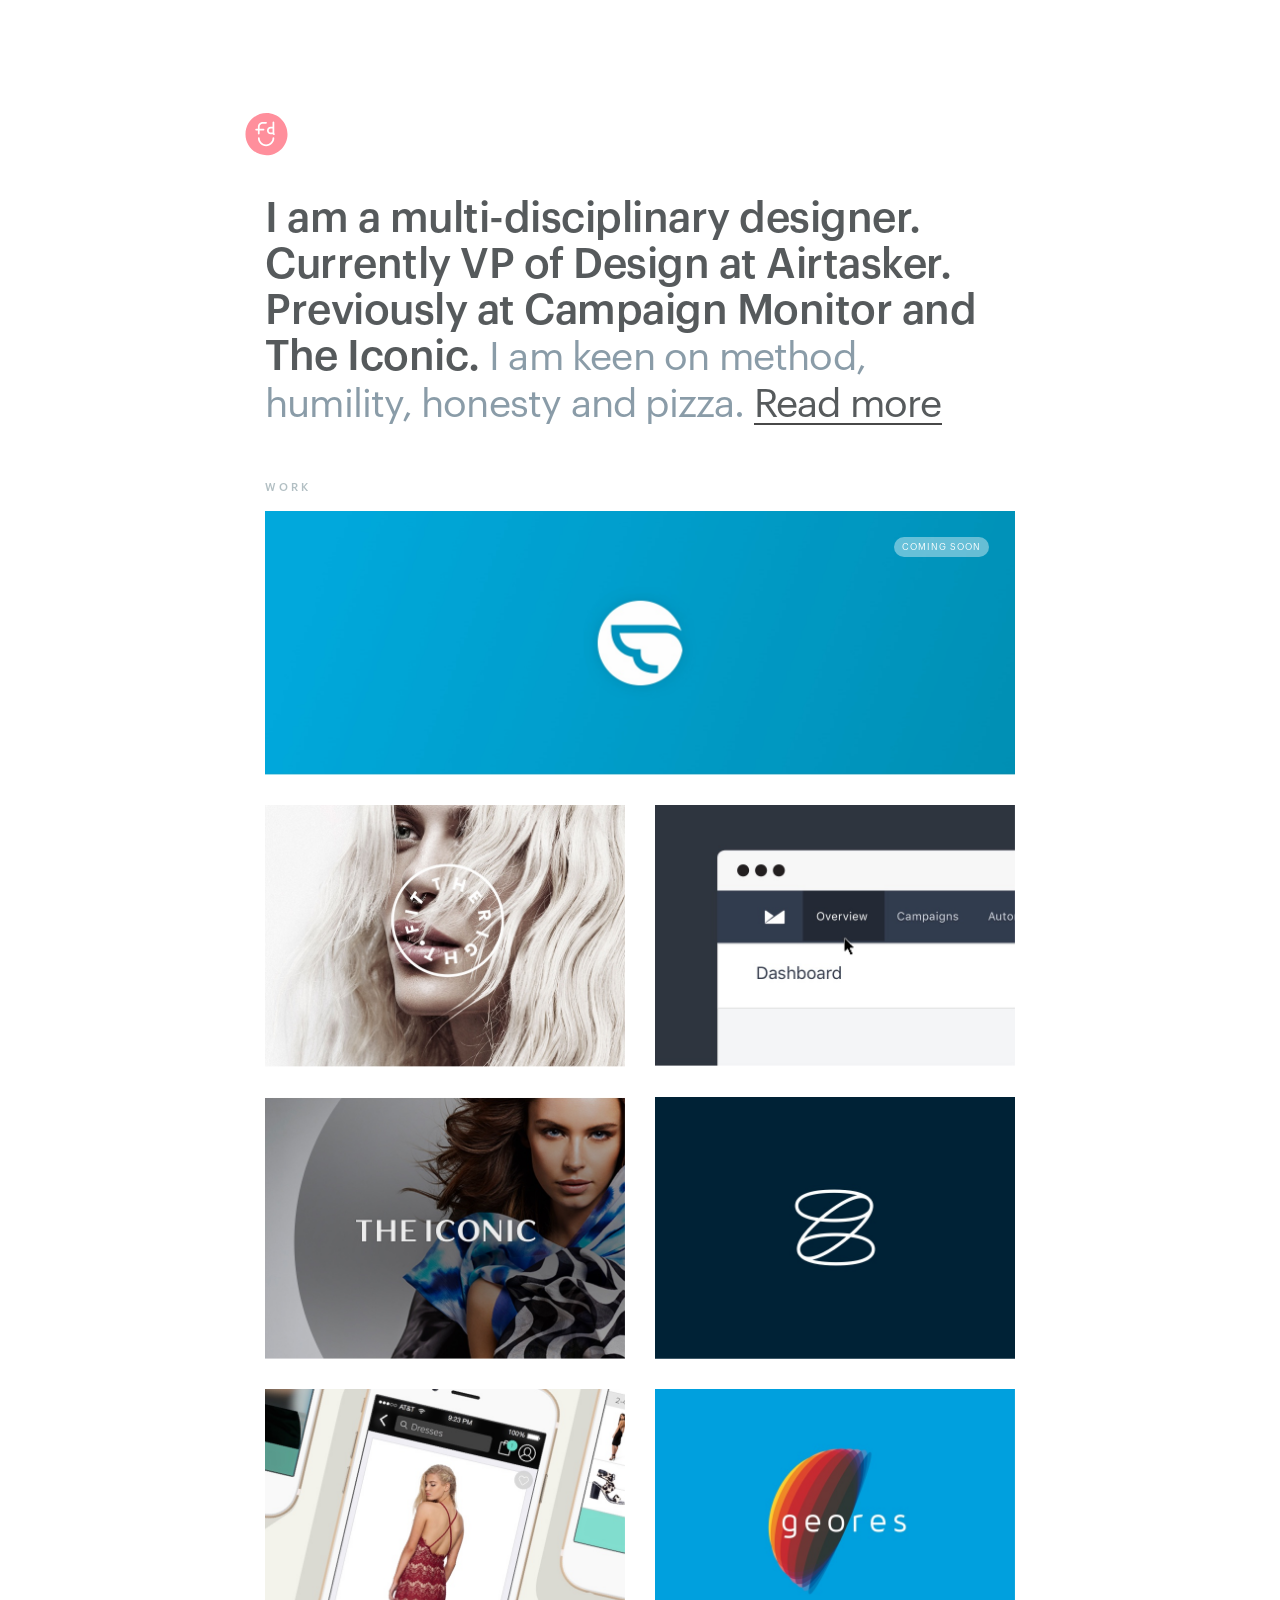
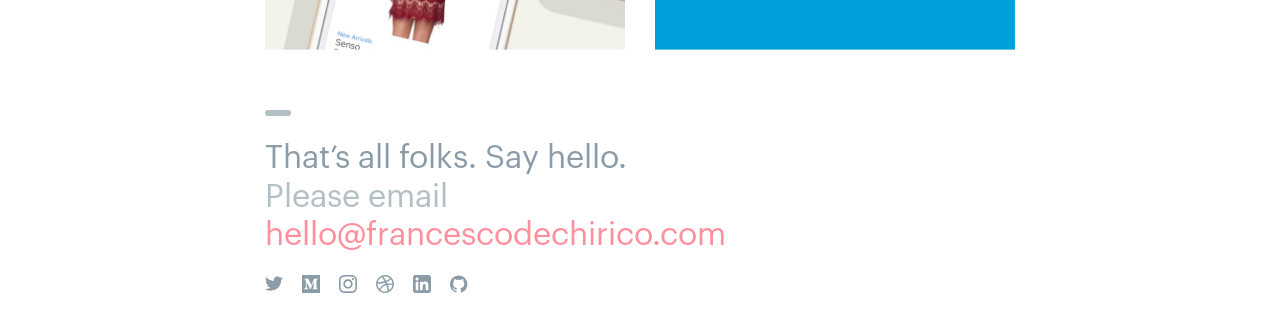
==== commit e31b343e: "Replacing Medium Logo" ====
--- a/index.html
+++ b/index.html
@@ -132,9 +132,9 @@
                   </g>
                 </svg></a></li>
           <li> <a href="https://medium.com/@FDC_DECHIRICO" target="_blank">
-                <svg width="17px" height="17px" viewbox="0 0 17 14" version="1.1" xmlns="http://www.w3.org/2000/svg" xmlns:xlink="http://www.w3.org/1999/xlink">
+                <svg width="17px" height="17px" viewbox="0 0 24 24" version="1.1" xmlns="http://www.w3.org/2000/svg" xmlns:xlink="http://www.w3.org/1999/xlink">
                   <g id="Medium" stroke="none" stroke-width="1" fill="none" fill-rule="evenodd">
-                    <path id="Combined-Shape" d="M16.8154536,2.590224 C16.8822852,2.622256 16.9060619,2.70228 16.866921,2.76332 L11.5861718,10.98916 L7.89419244,5.238072 L11.2015395,0.086128 C11.2367079,0.031416 11.3016701,0 11.3669244,0 C11.368677,0 11.3703711,0.000504 11.3721237,0.00056 C11.398646,0.001232 11.4251684,0.006664 11.4495292,0.018368 L16.8154536,2.590224 Z M6.14564605,3.4272 L11.2931993,11.44556 L6.14564605,8.978368 L6.14564605,3.4272 Z M11.7429107,11.6578 L16.9391856,3.56356 L16.9391856,13.645576 C16.9391856,13.922104 16.7281168,14.047152 16.4701375,13.923504 L11.7429107,11.6578 Z M5.57699313,2.616432 C5.61963918,2.636872 5.64657045,2.678704 5.64657045,2.7244 L5.64657045,13.649216 C5.64657045,13.85328 5.53160137,13.974856 5.36767698,13.974856 C5.30949141,13.974856 5.2451134,13.959512 5.17752234,13.927088 L0.312718213,11.595416 C0.140731959,11.512984 0,11.294752 0,11.1104 L0,0.278544 C0,0.211288 0.0188694158,0.157528 0.0510584192,0.120344 C0.0839484536,0.08232 0.130683849,0.061488 0.185948454,0.061488 C0.224738832,0.061488 0.267676976,0.07168 0.312718213,0.093296 L5.57699313,2.616432 Z" fill="#000000"></path>
+                    <path id="Combined-Shape" d="M0,0 L24,0 L24,24 L0,24 L0,0 Z M5.13445378,7.85596707 L5.13445378,15.6502057 C5.18341151,15.931373 5.09294136,16.2185872 4.8907563,16.4238683 L3,18.6707819 L3,18.9670782 L8.36134453,18.9670782 L8.36134453,18.6707819 L6.47058823,16.4238683 C6.26692029,16.2189269 6.17084809,15.9336054 6.21008403,15.6502057 L6.21008403,8.90946503 L10.9159664,18.9670782 L11.4621849,18.9670782 L15.5042017,8.90946503 L15.5042017,16.925926 C15.5042017,17.1399177 15.5042017,17.1810699 15.3613446,17.3209877 L13.9075631,18.7037037 L13.9075631,19 L20.9663866,19 L20.9663866,18.7037037 L19.5630252,17.3539095 C19.4391422,17.2613955 19.37769,17.1093423 19.4033614,16.9588478 L19.4033614,7.04115227 C19.37769,6.89065776 19.4391422,6.7386045 19.5630252,6.64609053 L21,5.2962963 L21,5 L16.0252102,5 L12.4789916,13.6666666 L8.44537815,5 L3.22689076,5 L3.22689076,5.2962963 L4.90756303,7.27983538 C5.07255573,7.4255311 5.15681741,7.63949232 5.13445378,7.85596707 Z"></path>
                   </g>
                 </svg></a></li>
           <li> <a href="https://www.instagram.com/dechiricofrancesco/?hl=en" target="_blank"> 
--- a/css/style.css
+++ b/css/style.css
@@ -300,15 +300,22 @@
   font-size: "Conv_Graphik-Medium", sans-serif;
   margin-top: 0px; }
   p > a {
+    border-bottom: none;
     color: #565A5C;
-    border-bottom: 1px dashed #B2BFC3;
-    padding-bottom: 1px;
-    background-color: rgba(255, 143, 156, 0.1);
+    display: inline-block;
+    background-position: 0% 110%, 110% 96%, 0% 91%;
+    background-repeat: no-repeat, no-repeat, repeat-x;
+    background-size: 2px 2px;
+    text-shadow: 2px 0 #ffffff, -2px 0 #ffffff, 0 2px #ffffff, 0 -2px #ffffff, 2px 0 #ffffff, -2px 0 #ffffff, 2px 0 #ffffff, -2px 0 #ffffff, 2px 0 #ffffff, -2px 0 #ffffff, 2px 0 #ffffff;
+    background-image: linear-gradient(#fff, #fff), linear-gradient(#fff, #fff), linear-gradient(#484848, #484848);
     transition: all 0.3s cubic-bezier(0.39, 0.01, 0, 0.99); }
     p > a:hover {
-      border-bottom: none;
-      color: #FF8F9C;
-      background-color: rgba(255, 143, 156, 0); }
+      color: #EF5567;
+      background-position: 0% 110%, 110% 96%, 0% 91%;
+      background-repeat: no-repeat, no-repeat, repeat-x;
+      background-size: 2px 2px;
+      text-shadow: 2px 0 #ffffff, -2px 0 #ffffff, 0 2px #ffffff, 0 -2px #ffffff, 2px 0 #ffffff, -2px 0 #ffffff, 2px 0 #ffffff, -2px 0 #ffffff, 2px 0 #ffffff, -2px 0 #ffffff, 2px 0 #ffffff;
+      background-image: linear-gradient(#fff, #fff), linear-gradient(#fff, #fff), linear-gradient(#EF5567, #EF5567); }
 
 .caption {
   padding-bottom: 1%;
@@ -842,13 +849,16 @@
         background-position: 0% 110%, 110% 96%, 0% 91%;
         background-repeat: no-repeat, no-repeat, repeat-x;
         background-size: 2px 2px;
-        text-shadow: 2px 0 #ffffff, -2px 0 #ffffff, 0 2px #ffffff, 0 -2px #ffffff, 2px 0 #ffffff, -2px 0 #ffffff, 2px 0 #ffffff, -2px 0 #ffffff, 2px 0 #ffffff, -2px 0 #ffffff, 2px 0 #ffffff; }
+        text-shadow: 2px 0 #ffffff, -2px 0 #ffffff, 0 2px #ffffff, 0 -2px #ffffff, 2px 0 #ffffff, -2px 0 #ffffff, 2px 0 #ffffff, -2px 0 #ffffff, 2px 0 #ffffff, -2px 0 #ffffff, 2px 0 #ffffff;
+        background-image: linear-gradient(#fff, #fff), linear-gradient(#fff, #fff), linear-gradient(#484848, #484848); }
         .hero .intro h3 > a:hover {
+          transition: all 0.2s ease-in-out;
           color: #EF5567;
           background-position: 0% 110%, 110% 96%, 0% 91%;
           background-repeat: no-repeat, no-repeat, repeat-x;
           background-size: 2px 2px;
-          text-shadow: 2px 0 #ffffff, -2px 0 #ffffff, 0 2px #ffffff, 0 -2px #ffffff, 2px 0 #ffffff, -2px 0 #ffffff, 2px 0 #ffffff, -2px 0 #ffffff, 2px 0 #ffffff, -2px 0 #ffffff, 2px 0 #ffffff; }
+          text-shadow: 2px 0 #ffffff, -2px 0 #ffffff, 0 2px #ffffff, 0 -2px #ffffff, 2px 0 #ffffff, -2px 0 #ffffff, 2px 0 #ffffff, -2px 0 #ffffff, 2px 0 #ffffff, -2px 0 #ffffff, 2px 0 #ffffff;
+          background-image: linear-gradient(#fff, #fff), linear-gradient(#fff, #fff), linear-gradient(#EF5567, #EF5567); }
 
 .works {
   margin-top: 20px;
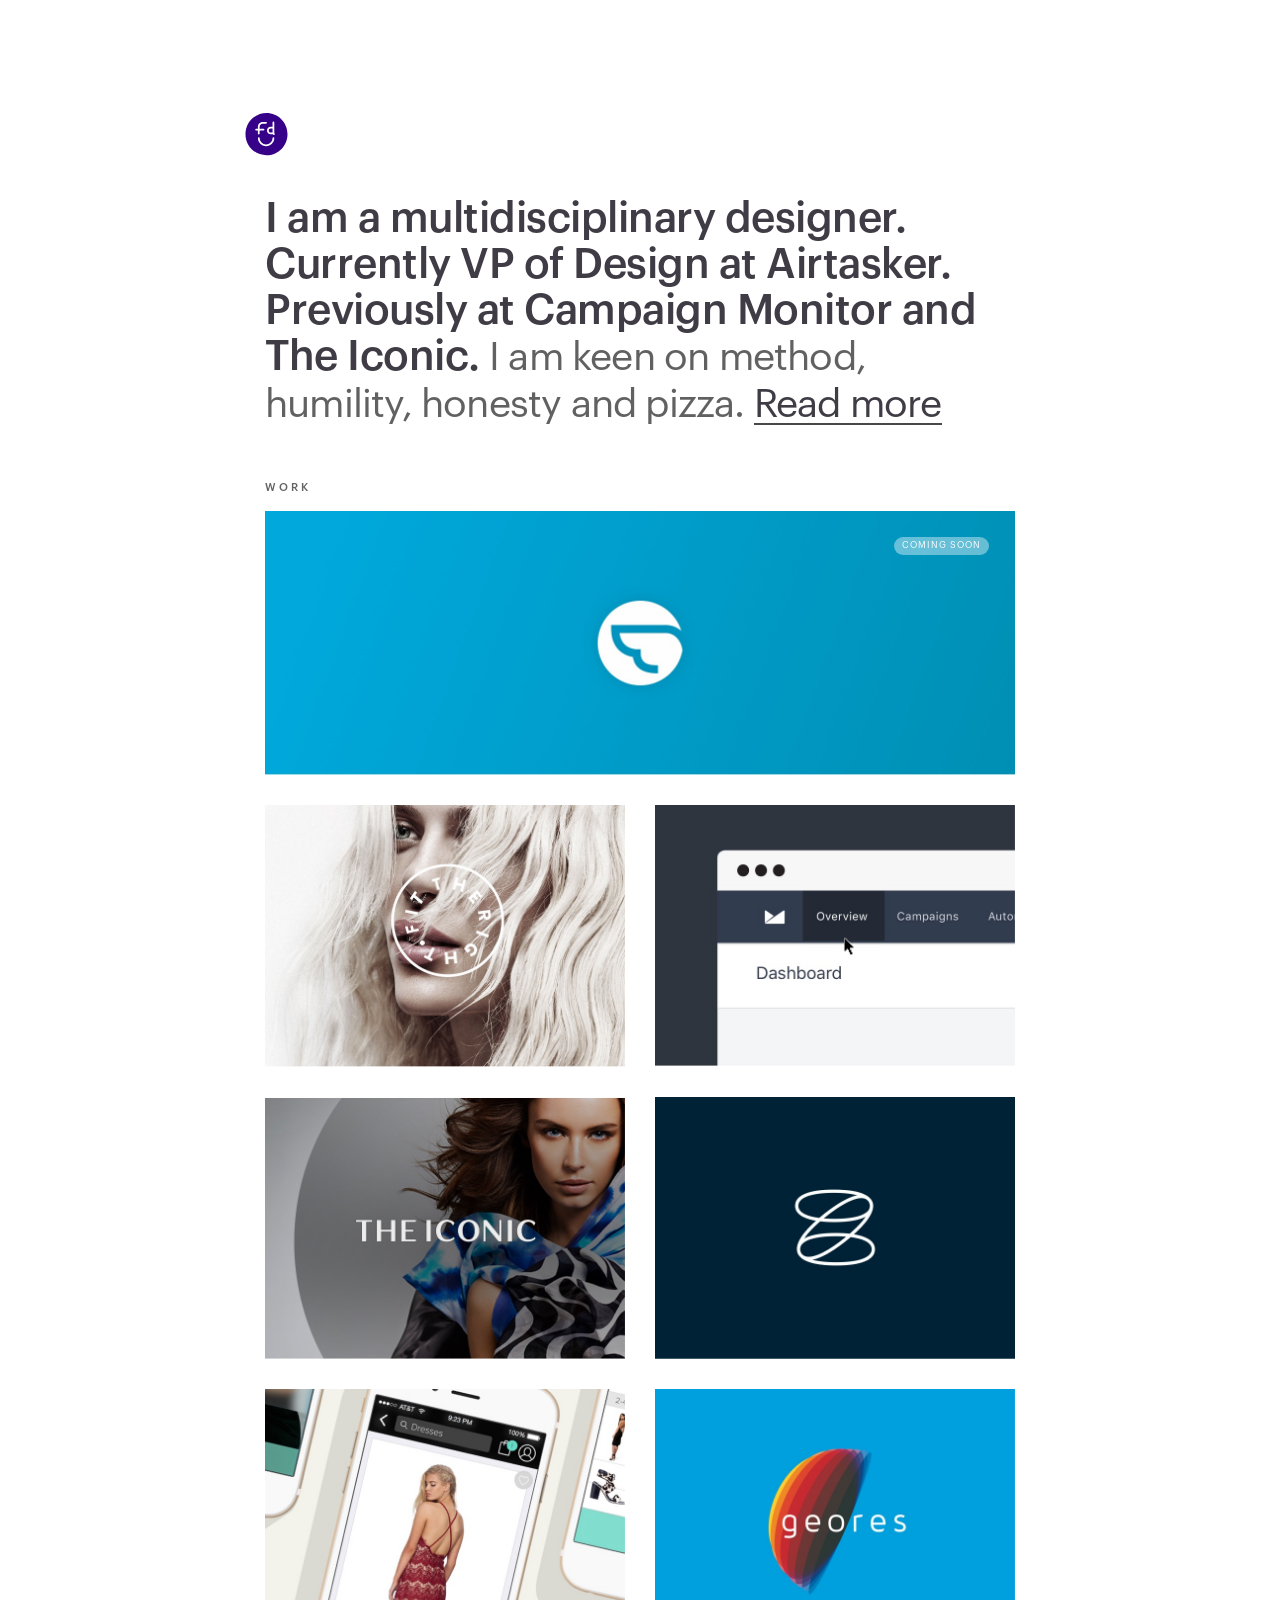
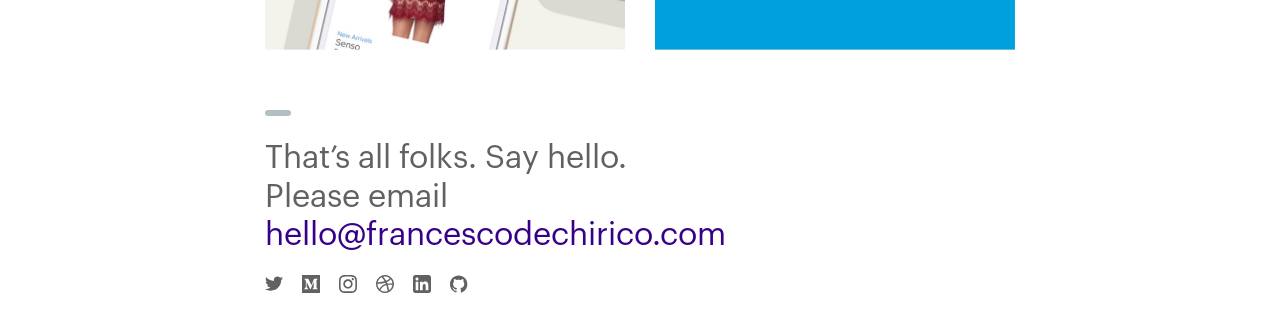
==== commit 5276b487: "Colours changes" ====
--- a/index.html
+++ b/index.html
@@ -42,7 +42,7 @@
               </g>
             </svg></a></div>
         <div class="intro">
-          <h1>I am a multi-disciplinary designer. Currently VP of Design at <a href="https://www.airtasker.com/" target="_blank">Airtasker</a>. Previously at <a href="https://www.campaignmonitor.com/" target="_blank">Campaign Monitor </a>and <a href="http://www.theiconic.com.au/" target="_blank">The Iconic</a>. 
+          <h1>I am a multidisciplinary designer. Currently VP of Design at <a href="https://www.airtasker.com/" target="_blank">Airtasker</a>. Previously at <a href="https://www.campaignmonitor.com/" target="_blank">Campaign Monitor </a>and <a href="http://www.theiconic.com.au/" target="_blank">The Iconic</a>. 
             <h3>I am keen on method, humility, honesty and pizza. <a href="about.html">Read more</a></h3>
           </h1>
         </div>
@@ -131,7 +131,7 @@
                     <path id="Path" d="M15.259625,3.30378 C15.266,3.4476 15.27025,3.59142 15.27025,3.73728 C15.27025,8.16102 11.761875,13.26306 5.3465,13.26306 C3.376625,13.26306 1.5438125,12.7092 0,11.75958 C0.2730625,11.79018 0.550375,11.80548 0.8319375,11.80548 C2.4660625,11.80548 3.9695,11.271 5.16375,10.37238 C3.6369375,10.34586 2.3491875,9.37788 1.9050625,8.0478 C2.118625,8.08656 2.3364375,8.10696 2.5616875,8.10696 C2.879375,8.10696 3.1875,8.06616 3.48075,7.98966 C1.884875,7.68264 0.6831875,6.3291 0.6831875,4.7073 L0.6831875,4.66446 C1.1528125,4.91538 1.6915,5.06634 2.263125,5.08368 C1.3270625,4.4829 0.7108125,3.4578 0.7108125,2.29704 C0.7108125,1.683 0.8829375,1.10772 1.183625,0.61302 C2.9038125,2.63874 5.474,3.97188 8.3725,4.11162 C8.313,3.86682 8.2821875,3.6108 8.2821875,3.34866 C8.2821875,1.4994 9.8440625,0 11.7693125,0 C12.773375,0 13.6796875,0.40698 14.3150625,1.05774 C15.1098125,0.9078 15.85675,0.62934 16.530375,0.24582 C16.2700625,1.02714 15.7165,1.683 14.9971875,2.09814 C15.7026875,2.01654 16.3741875,1.83702 17,1.5708 C16.5325,2.24196 15.9406875,2.83152 15.259625,3.30378" fill="#000000"></path>
                   </g>
                 </svg></a></li>
-          <li> <a href="https://medium.com/@FDC_DECHIRICO" target="_blank">
+          <li> <a href="https://medium.com/@dechirico" target="_blank">
                 <svg width="17px" height="17px" viewbox="0 0 24 24" version="1.1" xmlns="http://www.w3.org/2000/svg" xmlns:xlink="http://www.w3.org/1999/xlink">
                   <g id="Medium" stroke="none" stroke-width="1" fill="none" fill-rule="evenodd">
                     <path id="Combined-Shape" d="M0,0 L24,0 L24,24 L0,24 L0,0 Z M5.13445378,7.85596707 L5.13445378,15.6502057 C5.18341151,15.931373 5.09294136,16.2185872 4.8907563,16.4238683 L3,18.6707819 L3,18.9670782 L8.36134453,18.9670782 L8.36134453,18.6707819 L6.47058823,16.4238683 C6.26692029,16.2189269 6.17084809,15.9336054 6.21008403,15.6502057 L6.21008403,8.90946503 L10.9159664,18.9670782 L11.4621849,18.9670782 L15.5042017,8.90946503 L15.5042017,16.925926 C15.5042017,17.1399177 15.5042017,17.1810699 15.3613446,17.3209877 L13.9075631,18.7037037 L13.9075631,19 L20.9663866,19 L20.9663866,18.7037037 L19.5630252,17.3539095 C19.4391422,17.2613955 19.37769,17.1093423 19.4033614,16.9588478 L19.4033614,7.04115227 C19.37769,6.89065776 19.4391422,6.7386045 19.5630252,6.64609053 L21,5.2962963 L21,5 L16.0252102,5 L12.4789916,13.6666666 L8.44537815,5 L3.22689076,5 L3.22689076,5.2962963 L4.90756303,7.27983538 C5.07255573,7.4255311 5.15681741,7.63949232 5.13445378,7.85596707 Z"></path>
--- a/css/style.css
+++ b/css/style.css
@@ -3,10 +3,7 @@
 /* Colours */
 /* Class Colours */
 .darkgrey {
-  color: #565A5C; }
-
-.lightgrey {
-  color: #B2BFC3; }
+  color: #403C45; }
 
 .white {
   color: #FFF; }
@@ -213,7 +210,7 @@
   font-weight: 400;
   font-family: "Conv_Graphik-Regular", sans-serif;
   font-style: normal;
-  color: #8A9CA8;
+  color: #616161;
   padding-bottom: 60px; }
 
 .no-index {
@@ -270,7 +267,7 @@
     line-height: 2.4;
     font-size: 1.1rem;
     font-family: "Conv_Graphik-Medium", sans-serif;
-    color: #8A9CA8; }
+    color: #616161; }
     @media (max-width: 500px) {
       h3.introwork {
         font-size: 1.1rem; } }
@@ -301,21 +298,20 @@
   margin-top: 0px; }
   p > a {
     border-bottom: none;
-    color: #565A5C;
+    color: #616161;
     display: inline-block;
     background-position: 0% 110%, 110% 96%, 0% 91%;
     background-repeat: no-repeat, no-repeat, repeat-x;
     background-size: 2px 2px;
     text-shadow: 2px 0 #ffffff, -2px 0 #ffffff, 0 2px #ffffff, 0 -2px #ffffff, 2px 0 #ffffff, -2px 0 #ffffff, 2px 0 #ffffff, -2px 0 #ffffff, 2px 0 #ffffff, -2px 0 #ffffff, 2px 0 #ffffff;
-    background-image: linear-gradient(#fff, #fff), linear-gradient(#fff, #fff), linear-gradient(#484848, #484848);
-    transition: all 0.3s cubic-bezier(0.39, 0.01, 0, 0.99); }
+    background-image: linear-gradient(#fff, #fff), linear-gradient(#fff, #fff), linear-gradient(#616161, #616161); }
     p > a:hover {
-      color: #EF5567;
+      color: #6500BD;
       background-position: 0% 110%, 110% 96%, 0% 91%;
       background-repeat: no-repeat, no-repeat, repeat-x;
       background-size: 2px 2px;
       text-shadow: 2px 0 #ffffff, -2px 0 #ffffff, 0 2px #ffffff, 0 -2px #ffffff, 2px 0 #ffffff, -2px 0 #ffffff, 2px 0 #ffffff, -2px 0 #ffffff, 2px 0 #ffffff, -2px 0 #ffffff, 2px 0 #ffffff;
-      background-image: linear-gradient(#fff, #fff), linear-gradient(#fff, #fff), linear-gradient(#EF5567, #EF5567); }
+      background-image: linear-gradient(#fff, #fff), linear-gradient(#fff, #fff), linear-gradient(#6500BD, #6500BD); }
 
 .caption {
   padding-bottom: 1%;
@@ -360,7 +356,7 @@
   .company-desc p {
     font-size: 2.3rem;
     line-height: 1.4;
-    color: #8A9CA8;
+    color: #616161;
     margin-bottom: 0px; }
   .company-desc .subject {
     line-height: 3.2; }
@@ -400,11 +396,11 @@
 /* Links
  *–––––––––––––––––––––––––––––––––––––––––––––––––– */
 a {
-  color: #FF8F9C;
+  color: #370088;
   border-bottom: none;
   text-decoration: none; }
   a:hover {
-    color: #EF5567; }
+    color: #6500BD; }
 
 /* Buttons
  *–––––––––––––––––––––––––––––––––––––––––––––––––– */
@@ -664,6 +660,40 @@
   to {
     transform: translateY(0px);
     opacity: 100%; } }
+
+> a {
+  border-bottom: none;
+  color: #616161;
+  display: inline-block;
+  background-position: 0% 110%, 110% 96%, 0% 91%;
+  background-repeat: no-repeat, no-repeat, repeat-x;
+  background-size: 2px 2px;
+  text-shadow: 2px 0 #ffffff, -2px 0 #ffffff, 0 2px #ffffff, 0 -2px #ffffff, 2px 0 #ffffff, -2px 0 #ffffff, 2px 0 #ffffff, -2px 0 #ffffff, 2px 0 #ffffff, -2px 0 #ffffff, 2px 0 #ffffff;
+  background-image: linear-gradient(#fff, #fff), linear-gradient(#fff, #fff), linear-gradient(#616161, #616161); }
+  > a:hover {
+    color: #6500BD;
+    background-position: 0% 110%, 110% 96%, 0% 91%;
+    background-repeat: no-repeat, no-repeat, repeat-x;
+    background-size: 2px 2px;
+    text-shadow: 2px 0 #ffffff, -2px 0 #ffffff, 0 2px #ffffff, 0 -2px #ffffff, 2px 0 #ffffff, -2px 0 #ffffff, 2px 0 #ffffff, -2px 0 #ffffff, 2px 0 #ffffff, -2px 0 #ffffff, 2px 0 #ffffff;
+    background-image: linear-gradient(#fff, #fff), linear-gradient(#fff, #fff), linear-gradient(#6500BD, #6500BD); }
+
+> a {
+  border-bottom: none;
+  color: #ffffff;
+  display: inline-block;
+  background-position: 0% 110%, 110% 96%, 0% 91%;
+  background-repeat: no-repeat, no-repeat, repeat-x;
+  background-size: 2px 2px;
+  text-shadow: 2px 0 #1F1E23, -2px 0 #1F1E23, 0 2px #1F1E23, 0 -2px #1F1E23, 2px 0 #1F1E23, -2px 0 #1F1E23, 2px 0 #1F1E23, -2px 0 #1F1E23, 2px 0 #1F1E23, -2px 0 #1F1E23, 2px 0 #1F1E23;
+  background-image: linear-gradient(#fff, #fff), linear-gradient(#fff, #fff), linear-gradient(#484848, #484848); }
+  > a:hover {
+    color: #6500BD;
+    background-position: 0% 110%, 110% 96%, 0% 91%;
+    background-repeat: no-repeat, no-repeat, repeat-x;
+    background-size: 2px 2px;
+    text-shadow: 2px 0 #1F1E23, -2px 0 #1F1E23, 0 2px #1F1E23, 0 -2px #1F1E23, 2px 0 #1F1E23, -2px 0 #1F1E23, 2px 0 #1F1E23, -2px 0 #1F1E23, 2px 0 #1F1E23, -2px 0 #1F1E23, 2px 0 #1F1E23;
+    background-image: linear-gradient(#fff, #fff), linear-gradient(#fff, #fff), linear-gradient(#6500BD, #6500BD); }
 
 .pil {
   background-color: #F9FAFBe;
@@ -714,16 +744,16 @@
         width: 32.250%;
         margin-left: 2%; } }
     header .split:hover > span {
-      color: #EF5567; }
+      color: #6500BD; }
     header .split.right {
       float: right;
       text-align: right;
-      color: #8A9CA8;
+      color: #616161;
       padding: 15px 10px 0px 0px;
       transform: translateX(100px); }
     header .split.left {
       text-align: left;
-      color: #8A9CA8;
+      color: #616161;
       padding: 15px 0px 0px 10px;
       transform: translateX(-100px); }
   @media (min-width: 500px) {
@@ -768,15 +798,15 @@
         width: 35px;
         height: 35px; }
         header.sticky .francesco_dechirico svg path {
-          fill: #FF8F9C;
+          fill: #370088;
           transition: all 0.3s cubic-bezier(0.39, 0.01, 0, 0.99); }
           header.sticky .francesco_dechirico svg path:hover {
-            fill: #EF5567; }
+            fill: #6500BD; }
     header.sticky h6 {
       font-size: 0.9rem;
       margin-bottom: 0.5%; }
     header.sticky span {
-      color: #565A5C;
+      color: #403C45;
       font-size: 1.6rem; }
 
 .hero {
@@ -798,10 +828,10 @@
       width: 43px;
       height: 43px; }
       .hero .francesco_dechirico svg path {
-        fill: #FF8F9C;
+        fill: #370088;
         transition: all 0.3s cubic-bezier(0.39, 0.01, 0, 0.99); }
         .hero .francesco_dechirico svg path:hover {
-          fill: #EF5567; }
+          fill: #6500BD; }
     .hero .francesco_dechirico h1 {
       margin: 0px;
       text-decoration: none;
@@ -821,16 +851,16 @@
       letter-spacing: -0.5px;
       font-size: 4.2rem;
       line-height: 1.1;
-      color: #565A5C; }
+      color: #403C45; }
       @media (max-width: 500px) {
         .hero .intro h1 {
           font-size: 2.8rem;
           line-height: 1.2; } }
       .hero .intro h1 a {
-        color: #565A5C; }
+        color: #403C45; }
         .hero .intro h1 a:hover {
           border-bottom: none;
-          color: #EF5567;
+          color: #6500BD;
           transition: all 0.3s cubic-bezier(0.39, 0.01, 0, 0.99); }
     .hero .intro h3 {
       letter-spacing: -0.8px;
@@ -844,7 +874,7 @@
           line-height: 1.2; } }
       .hero .intro h3 > a {
         border-bottom: none;
-        color: #565A5C;
+        color: #403C45;
         display: inline-block;
         background-position: 0% 110%, 110% 96%, 0% 91%;
         background-repeat: no-repeat, no-repeat, repeat-x;
@@ -853,12 +883,12 @@
         background-image: linear-gradient(#fff, #fff), linear-gradient(#fff, #fff), linear-gradient(#484848, #484848); }
         .hero .intro h3 > a:hover {
           transition: all 0.2s ease-in-out;
-          color: #EF5567;
+          color: #6500BD;
           background-position: 0% 110%, 110% 96%, 0% 91%;
           background-repeat: no-repeat, no-repeat, repeat-x;
           background-size: 2px 2px;
           text-shadow: 2px 0 #ffffff, -2px 0 #ffffff, 0 2px #ffffff, 0 -2px #ffffff, 2px 0 #ffffff, -2px 0 #ffffff, 2px 0 #ffffff, -2px 0 #ffffff, 2px 0 #ffffff, -2px 0 #ffffff, 2px 0 #ffffff;
-          background-image: linear-gradient(#fff, #fff), linear-gradient(#fff, #fff), linear-gradient(#EF5567, #EF5567); }
+          background-image: linear-gradient(#fff, #fff), linear-gradient(#fff, #fff), linear-gradient(#6500BD, #6500BD); }
 
 .works {
   margin-top: 20px;
@@ -894,7 +924,7 @@
       font-size: 0.9rem;
       letter-spacing: 0.1rem;
       background-color: rgba(255, 255, 255, 0.4);
-      padding: 5px 8px 2px 8px;
+      padding: 3px 8px 2px 8px;
       text-align: center;
       display: inline-block;
       line-height: 1.4;
@@ -973,6 +1003,22 @@
   .full.black-iconic {
     background-color: #1F1E23;
     padding: 4% 0 0% 0; }
+    .full.black-iconic p > a {
+      border-bottom: none;
+      color: #ffffff;
+      display: inline-block;
+      background-position: 0% 110%, 110% 96%, 0% 91%;
+      background-repeat: no-repeat, no-repeat, repeat-x;
+      background-size: 2px 2px;
+      text-shadow: 2px 0 #1F1E23, -2px 0 #1F1E23, 0 2px #1F1E23, 0 -2px #1F1E23, 2px 0 #1F1E23, -2px 0 #1F1E23, 2px 0 #1F1E23, -2px 0 #1F1E23, 2px 0 #1F1E23, -2px 0 #1F1E23, 2px 0 #1F1E23;
+      background-image: linear-gradient(#fff, #fff), linear-gradient(#fff, #fff), linear-gradient(#484848, #484848); }
+      .full.black-iconic p > a:hover {
+        color: #6500BD;
+        background-position: 0% 110%, 110% 96%, 0% 91%;
+        background-repeat: no-repeat, no-repeat, repeat-x;
+        background-size: 2px 2px;
+        text-shadow: 2px 0 #1F1E23, -2px 0 #1F1E23, 0 2px #1F1E23, 0 -2px #1F1E23, 2px 0 #1F1E23, -2px 0 #1F1E23, 2px 0 #1F1E23, -2px 0 #1F1E23, 2px 0 #1F1E23, -2px 0 #1F1E23, 2px 0 #1F1E23;
+        background-image: linear-gradient(#fff, #fff), linear-gradient(#fff, #fff), linear-gradient(#6500BD, #6500BD); }
     @media (max-width: 550px) {
       .full.black-iconic {
         padding: 8% 0 2% 0; } }
@@ -1070,10 +1116,10 @@
   .timeline span {
     margin: -10px; }
   .timeline a {
-    color: #565A5C;
+    color: #403C45;
     transition: all 0.3s cubic-bezier(0.39, 0.01, 0, 0.99); }
     .timeline a:hover {
-      color: #FF8F9C;
+      color: #370088;
       border-bottom: 1px dashed #B2BFC3; }
   .timeline ul {
     margin: 0 0 0 10px;
@@ -1099,7 +1145,7 @@
       .timeline ul li:first-child:before {
         position: relative;
         left: -3px;
-        background-color: #FF8F9C;
+        background-color: #370088;
         width: 12px;
         height: 12px;
         margin-right: 10px; }
@@ -1110,7 +1156,7 @@
       width: 6px;
       height: 6px;
       border: 2px solid white;
-      background-color: #8A9CA8;
+      background-color: #616161;
       border-radius: 50%;
       margin-right: 16px; }
 
@@ -1149,10 +1195,10 @@
       height: 18px;
       width: 18px; }
       .social ul li svg path {
-        fill: #8A9CA8;
+        fill: #616161;
         transition: all 0.3s cubic-bezier(0.39, 0.01, 0, 0.99); }
       .social ul li svg:hover path {
-        fill: #EF5567; }
+        fill: #6500BD; }
   @media (max-width: 550px) {
     .social ul li {
       padding-right: 6%;
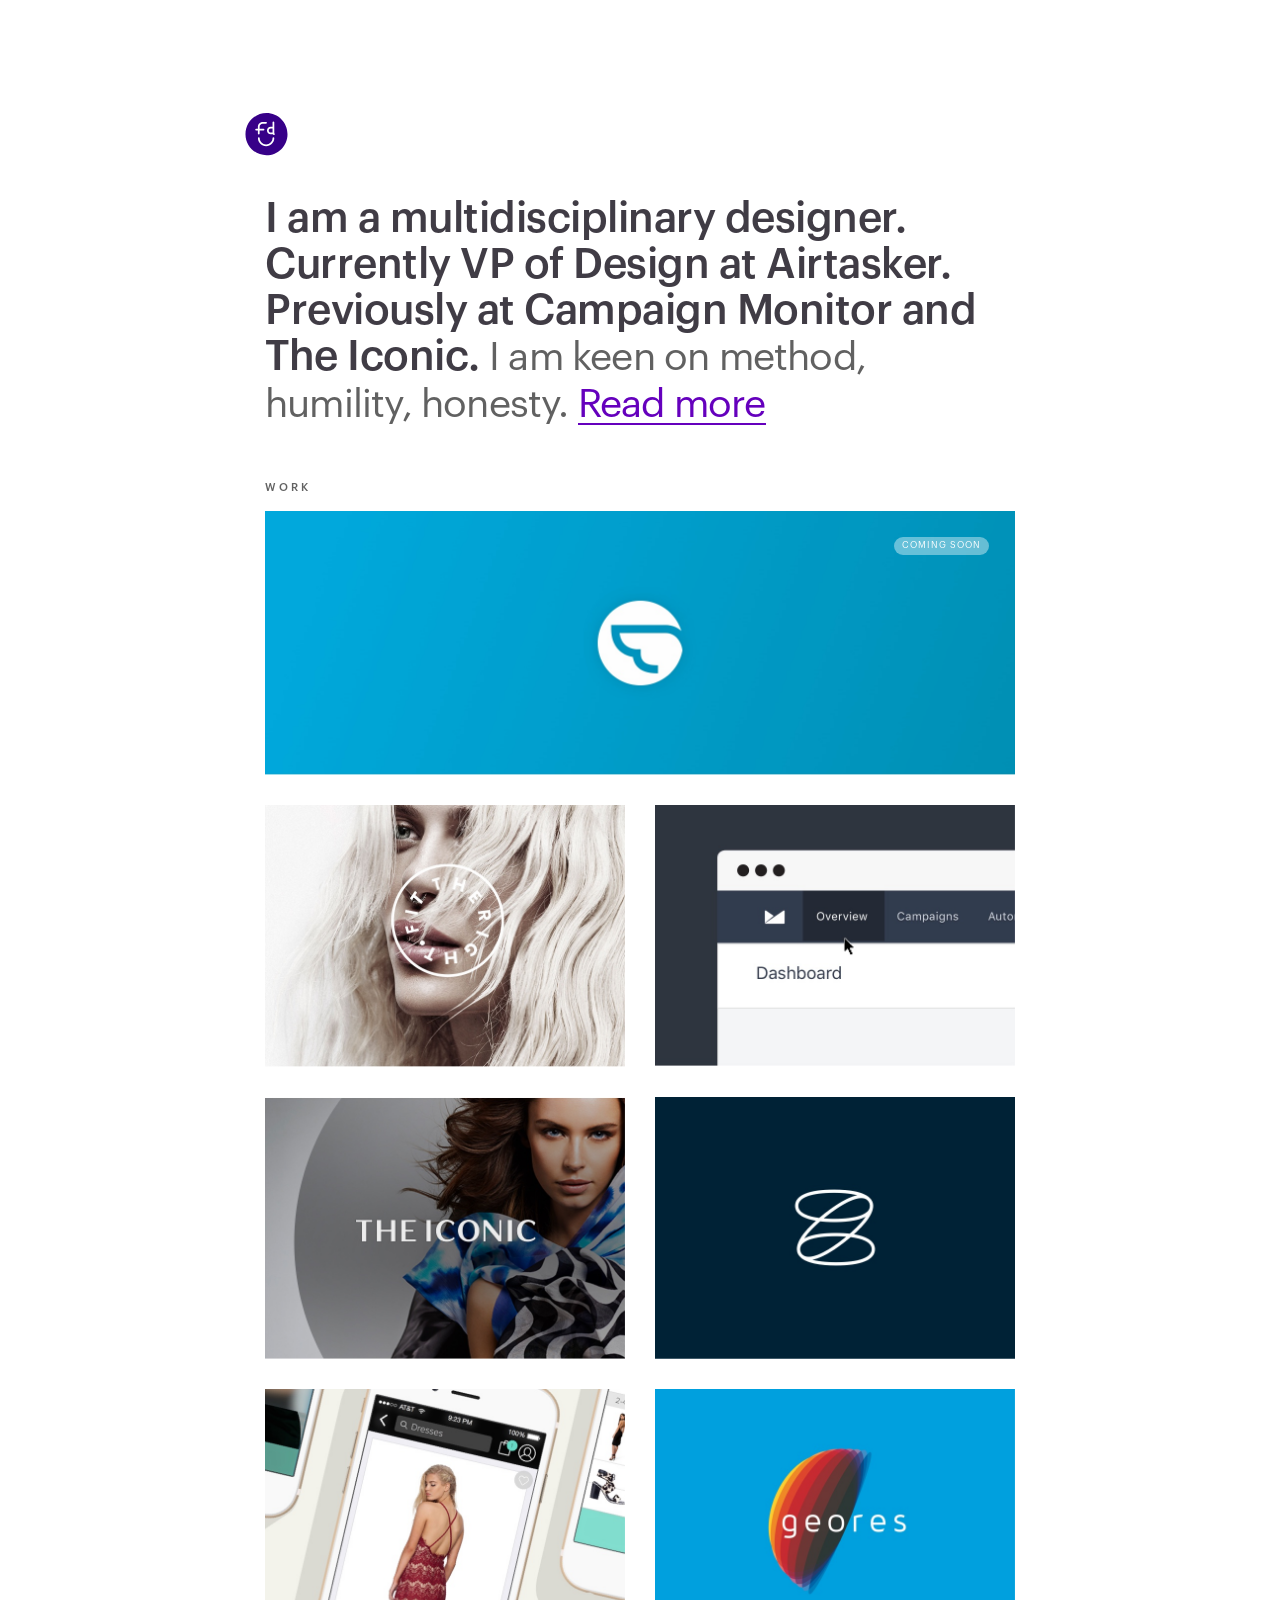
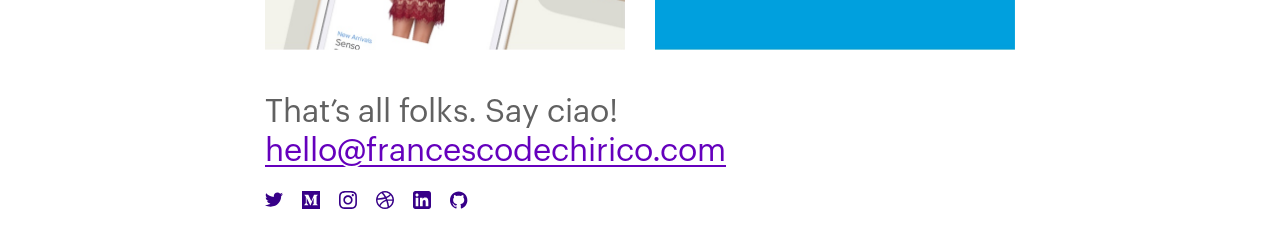
==== commit 2835271f: "Fixing copy and a few colours bugs" ====
--- a/index.html
+++ b/index.html
@@ -38,12 +38,12 @@
         <div class="francesco_dechirico"> <a href="index.html"> 
             <svg viewbox="0 0 44 45" version="1.1" xmlns="http://www.w3.org/2000/svg" xmlns:xlink="http://www.w3.org/1999/xlink">
               <g stroke="none" stroke-width="none" fill="none" fill-rule="evenodd">
-                <path d="M26.4172794,16.2204892 C25.8585673,16.2204892 25.3341866,16.4385074 24.9393758,16.8345685 C24.5439445,17.2311495 24.3258059,17.7588844 24.3251854,18.3204606 C24.3245133,18.8820367 24.541411,19.4102915 24.9359116,19.8078601 C25.3304122,20.2053768 25.85531,20.4246945 26.413867,20.4253703 L28.3373029,20.4253703 L28.3373029,16.2204892 L26.4197612,16.2204892 L26.4172794,16.2204892 Z M30.3568978,22.8740252 C30.1907732,23.0060629 29.9928508,23.0700544 29.7964277,23.0700544 C29.5291704,23.0700544 29.2645499,22.9516363 29.0859647,22.7244691 C28.9670975,22.5733015 28.8615699,22.412673 28.7697438,22.2447668 L26.4128226,22.2447668 C25.3698002,22.2435711 24.3907356,21.8344622 23.6548343,21.0928677 C22.918933,20.3512733 22.5142985,19.3659289 22.5155394,18.3183604 C22.5180212,16.1574126 24.2675253,14.4010512 26.416235,14.4010512 L26.4208367,14.4010512 L28.3372926,14.4010512 L28.3372926,9.69790965 C28.3372926,9.19549058 28.7423925,8.78820104 29.2421105,8.78820104 C29.7418284,8.78820104 30.1469283,9.19549058 30.1469283,9.69790965 L30.1469283,20.5583229 C30.1469283,20.9333828 30.2743267,21.3019967 30.5056498,21.5962225 C30.8155112,21.9903602 30.7489166,22.562489 30.3568978,22.8740252 L30.3568978,22.8740252 Z M21.6027591,34.8063871 C16.8914501,34.8063871 13.0585899,30.9527575 13.0585899,26.2160347 C13.0585899,25.7136156 13.4636898,25.3063261 13.9634078,25.3063261 C14.4631257,25.3063261 14.8682256,25.7136156 14.8682256,26.2160347 C14.8682256,29.9495308 17.8893349,32.9869699 21.6027591,32.9869699 C25.3161833,32.9869699 28.3372926,29.9495308 28.3372926,26.2160347 C28.3372926,25.7136156 28.7423925,25.3063261 29.2421105,25.3063261 C29.7418284,25.3063261 30.1469283,25.7136156 30.1469283,26.2160347 C30.1469283,30.9527575 26.3140165,34.8063871 21.6027591,34.8063871 L21.6027591,34.8063871 Z M11.1110599,18.3264178 C10.611342,18.3264178 10.2062421,17.9191283 10.2062421,17.4167092 C10.2062421,16.9142902 10.611342,16.5070006 11.1110599,16.5070006 L12.994322,16.5070006 L12.994322,14.3400227 C12.994322,11.5653595 15.2395112,9.30803453 17.9992573,9.30803453 L21.6027591,9.30803453 C22.1024771,9.30803453 22.507577,9.71532408 22.507577,10.2177431 C22.507577,10.7201622 22.1024771,11.1274518 21.6027591,11.1274518 L17.9992573,11.1274518 C16.237396,11.1274518 14.8039577,12.5685861 14.8039577,14.3400227 L14.8039577,16.5070006 L18.9133302,16.5070006 C19.4130482,16.5070006 19.8181481,16.9142902 19.8181481,17.4167092 C19.8181481,17.9191283 19.4130482,18.3264178 18.9133302,18.3264178 L14.8039577,18.3264178 L14.8039577,21.6740935 C14.8039577,22.1765126 14.3988578,22.5838022 13.8991398,22.5838022 C13.3994219,22.5838022 12.994322,22.1765126 12.994322,21.6740935 L12.994322,18.3264178 L11.1110599,18.3264178 Z M21.9895041,0 C9.84503878,0 0,9.89825348 0,22.1083624 C0,34.3184714 9.84503878,44.2167249 21.9895041,44.2167249 C34.1340212,44.2167249 43.9790599,34.3184714 43.9790599,22.1083624 C43.9790599,9.89825348 34.1340212,0 21.9895041,0 L21.9895041,0 Z" fill="#FF8F9C"></path>
+                <path d="M26.4172794,16.2204892 C25.8585673,16.2204892 25.3341866,16.4385074 24.9393758,16.8345685 C24.5439445,17.2311495 24.3258059,17.7588844 24.3251854,18.3204606 C24.3245133,18.8820367 24.541411,19.4102915 24.9359116,19.8078601 C25.3304122,20.2053768 25.85531,20.4246945 26.413867,20.4253703 L28.3373029,20.4253703 L28.3373029,16.2204892 L26.4197612,16.2204892 L26.4172794,16.2204892 Z M30.3568978,22.8740252 C30.1907732,23.0060629 29.9928508,23.0700544 29.7964277,23.0700544 C29.5291704,23.0700544 29.2645499,22.9516363 29.0859647,22.7244691 C28.9670975,22.5733015 28.8615699,22.412673 28.7697438,22.2447668 L26.4128226,22.2447668 C25.3698002,22.2435711 24.3907356,21.8344622 23.6548343,21.0928677 C22.918933,20.3512733 22.5142985,19.3659289 22.5155394,18.3183604 C22.5180212,16.1574126 24.2675253,14.4010512 26.416235,14.4010512 L26.4208367,14.4010512 L28.3372926,14.4010512 L28.3372926,9.69790965 C28.3372926,9.19549058 28.7423925,8.78820104 29.2421105,8.78820104 C29.7418284,8.78820104 30.1469283,9.19549058 30.1469283,9.69790965 L30.1469283,20.5583229 C30.1469283,20.9333828 30.2743267,21.3019967 30.5056498,21.5962225 C30.8155112,21.9903602 30.7489166,22.562489 30.3568978,22.8740252 L30.3568978,22.8740252 Z M21.6027591,34.8063871 C16.8914501,34.8063871 13.0585899,30.9527575 13.0585899,26.2160347 C13.0585899,25.7136156 13.4636898,25.3063261 13.9634078,25.3063261 C14.4631257,25.3063261 14.8682256,25.7136156 14.8682256,26.2160347 C14.8682256,29.9495308 17.8893349,32.9869699 21.6027591,32.9869699 C25.3161833,32.9869699 28.3372926,29.9495308 28.3372926,26.2160347 C28.3372926,25.7136156 28.7423925,25.3063261 29.2421105,25.3063261 C29.7418284,25.3063261 30.1469283,25.7136156 30.1469283,26.2160347 C30.1469283,30.9527575 26.3140165,34.8063871 21.6027591,34.8063871 L21.6027591,34.8063871 Z M11.1110599,18.3264178 C10.611342,18.3264178 10.2062421,17.9191283 10.2062421,17.4167092 C10.2062421,16.9142902 10.611342,16.5070006 11.1110599,16.5070006 L12.994322,16.5070006 L12.994322,14.3400227 C12.994322,11.5653595 15.2395112,9.30803453 17.9992573,9.30803453 L21.6027591,9.30803453 C22.1024771,9.30803453 22.507577,9.71532408 22.507577,10.2177431 C22.507577,10.7201622 22.1024771,11.1274518 21.6027591,11.1274518 L17.9992573,11.1274518 C16.237396,11.1274518 14.8039577,12.5685861 14.8039577,14.3400227 L14.8039577,16.5070006 L18.9133302,16.5070006 C19.4130482,16.5070006 19.8181481,16.9142902 19.8181481,17.4167092 C19.8181481,17.9191283 19.4130482,18.3264178 18.9133302,18.3264178 L14.8039577,18.3264178 L14.8039577,21.6740935 C14.8039577,22.1765126 14.3988578,22.5838022 13.8991398,22.5838022 C13.3994219,22.5838022 12.994322,22.1765126 12.994322,21.6740935 L12.994322,18.3264178 L11.1110599,18.3264178 Z M21.9895041,0 C9.84503878,0 0,9.89825348 0,22.1083624 C0,34.3184714 9.84503878,44.2167249 21.9895041,44.2167249 C34.1340212,44.2167249 43.9790599,34.3184714 43.9790599,22.1083624 C43.9790599,9.89825348 34.1340212,0 21.9895041,0 L21.9895041,0 Z"></path>
               </g>
             </svg></a></div>
         <div class="intro">
           <h1>I am a multidisciplinary designer. Currently VP of Design at <a href="https://www.airtasker.com/" target="_blank">Airtasker</a>. Previously at <a href="https://www.campaignmonitor.com/" target="_blank">Campaign Monitor </a>and <a href="http://www.theiconic.com.au/" target="_blank">The Iconic</a>. 
-            <h3>I am keen on method, humility, honesty and pizza. <a href="about.html">Read more</a></h3>
+            <h3>I am keen on method, humility, honesty. <a href="about.html">Read more</a></h3>
           </h1>
         </div>
       </div>
@@ -113,12 +113,10 @@
       </div>
     </div>
     <div class="container">
-      <hr>
       <div class="getintouch">
         <h3>
           That’s all folks.
-          Say hello.
-          <div class="lightgrey">Please email </div><a href="mailto:hello@francescodechirico.com?subject=Love your portfolio dude!" target="_blank">hello@francescodechirico.com</a>
+          Say ciao! <br><a href="mailto:hello@francescodechirico.com?subject=Love your portfolio dude!" target="_blank">hello@francescodechirico.com</a>
         </h3>
       </div>
     </div>
--- a/css/style.css
+++ b/css/style.css
@@ -245,7 +245,7 @@
     line-height: 1.4;
     font-size: 3.4rem;
     font-family: "Conv_Graphik-Regular", sans-serif;
-    color: #B2BFC3;
+    color: #C1B9C5;
     letter-spacing: -.02rem; }
     @media (max-width: 500px) {
       h2.introwork {
@@ -304,7 +304,7 @@
     background-repeat: no-repeat, no-repeat, repeat-x;
     background-size: 2px 2px;
     text-shadow: 2px 0 #ffffff, -2px 0 #ffffff, 0 2px #ffffff, 0 -2px #ffffff, 2px 0 #ffffff, -2px 0 #ffffff, 2px 0 #ffffff, -2px 0 #ffffff, 2px 0 #ffffff, -2px 0 #ffffff, 2px 0 #ffffff;
-    background-image: linear-gradient(#fff, #fff), linear-gradient(#fff, #fff), linear-gradient(#616161, #616161); }
+    background-image: linear-gradient(#fff, #fff), linear-gradient(#fff, #fff), linear-gradient(#E4E4E4, #E4E4E4); }
     p > a:hover {
       color: #6500BD;
       background-position: 0% 110%, 110% 96%, 0% 91%;
@@ -315,7 +315,7 @@
 
 .caption {
   padding-bottom: 1%;
-  font-size: 1.2rem;
+  font-size: 1.4rem;
   line-height: 1.4; }
   @media (max-width: 550px) {
     .caption {
@@ -325,7 +325,6 @@
     list-style: none;
     margin-bottom: 1px;
     font-size: 1.3rem;
-    font-family: "Conv_Graphik-Medium", sans-serif;
     margin-left: -10px; }
   .caption .title {
     font-size: 1.20rem;
@@ -336,12 +335,12 @@
     padding-right: 10px;
     margin-right: 10px; }
     .caption.right.border {
-      border-right: 0.5px solid #ebeff0; }
+      border-right: 0.5px solid #f2f1f3; }
   .caption.left {
     text-align: left;
     padding-left: 10px; }
     .caption.left.border {
-      border-left: 0.5px solid #ebeff0; }
+      border-left: 0.5px solid #f2f1f3; }
 
 .quote {
   text-align: center;
@@ -629,10 +628,10 @@
 /* Misc
  *–––––––––––––––––––––––––––––––––––––––––––––––––– */
 hr {
-  margin-top: 4%;
-  margin-bottom: 4%;
-  border: 3px solid #B2BFC3;
-  width: 20px;
+  margin-top: 6%;
+  margin-bottom: 6%;
+  border: 1px solid #C1B9C5;
+  width: 100%;
   margin-left: 0;
   border-radius: 20px; }
   @media (max-width: 550px) {
@@ -669,7 +668,7 @@
   background-repeat: no-repeat, no-repeat, repeat-x;
   background-size: 2px 2px;
   text-shadow: 2px 0 #ffffff, -2px 0 #ffffff, 0 2px #ffffff, 0 -2px #ffffff, 2px 0 #ffffff, -2px 0 #ffffff, 2px 0 #ffffff, -2px 0 #ffffff, 2px 0 #ffffff, -2px 0 #ffffff, 2px 0 #ffffff;
-  background-image: linear-gradient(#fff, #fff), linear-gradient(#fff, #fff), linear-gradient(#616161, #616161); }
+  background-image: linear-gradient(#fff, #fff), linear-gradient(#fff, #fff), linear-gradient(#E4E4E4, #E4E4E4); }
   > a:hover {
     color: #6500BD;
     background-position: 0% 110%, 110% 96%, 0% 91%;
@@ -874,16 +873,16 @@
           line-height: 1.2; } }
       .hero .intro h3 > a {
         border-bottom: none;
-        color: #403C45;
+        color: #6500BD;
         display: inline-block;
         background-position: 0% 110%, 110% 96%, 0% 91%;
         background-repeat: no-repeat, no-repeat, repeat-x;
         background-size: 2px 2px;
         text-shadow: 2px 0 #ffffff, -2px 0 #ffffff, 0 2px #ffffff, 0 -2px #ffffff, 2px 0 #ffffff, -2px 0 #ffffff, 2px 0 #ffffff, -2px 0 #ffffff, 2px 0 #ffffff, -2px 0 #ffffff, 2px 0 #ffffff;
-        background-image: linear-gradient(#fff, #fff), linear-gradient(#fff, #fff), linear-gradient(#484848, #484848); }
+        background-image: linear-gradient(#fff, #fff), linear-gradient(#fff, #fff), linear-gradient(#6500BD, #6500BD); }
         .hero .intro h3 > a:hover {
           transition: all 0.2s ease-in-out;
-          color: #6500BD;
+          color: #370088;
           background-position: 0% 110%, 110% 96%, 0% 91%;
           background-repeat: no-repeat, no-repeat, repeat-x;
           background-size: 2px 2px;
@@ -954,7 +953,7 @@
         .works .item .mask .mask-text span {
           opacity: 1;
           font-size: 1.4rem;
-          color: #B2BFC3;
+          color: #C1B9C5;
           margin-left: 6px; }
       .works .item .mask img {
         display: block;
@@ -993,7 +992,7 @@
     padding-top: 3%; }
     .full.intro .pil-loaded {
       display: block;
-      box-shadow: 5px -11px 29px -7px #dde3e5, -5px -11px 29px -7px #dde3e5;
+      box-shadow: 5px -11px 29px -7px #e6e3e8, -5px -11px 29px -7px #e6e3e8;
       border-radius: 7px; }
     .full.intro .row {
       margin-bottom: 0px; }
@@ -1025,6 +1024,8 @@
   .full.trf {
     background-color: #0E1468;
     padding: 6% 0 2% 0; }
+    .full.trf .caption {
+      color: #3c45c3; }
   .full.grey {
     background: #F7F7F7;
     box-shadow: inset 0px -1px 0px 0px rgba(0, 0, 0, 0.05), inset 0px 1px 0px 0px rgba(0, 0, 0, 0.1); }
@@ -1085,7 +1086,7 @@
     margin: 0 auto; } }
 
 .dropshadow-img img {
-  box-shadow: 0 20px 70px 0 #B2BFC3;
+  box-shadow: 0 20px 70px 0 #C1B9C5;
   border-radius: 8px; }
   @media (max-width: 550px) {
     .dropshadow-img img {
@@ -1119,8 +1120,7 @@
     color: #403C45;
     transition: all 0.3s cubic-bezier(0.39, 0.01, 0, 0.99); }
     .timeline a:hover {
-      color: #370088;
-      border-bottom: 1px dashed #B2BFC3; }
+      color: #370088; }
   .timeline ul {
     margin: 0 0 0 10px;
     height: 620px;
@@ -1173,9 +1173,26 @@
   .getintouch h3 {
     font-family: "Conv_Graphik-Regular", sans-serif;
     line-height: 1.2; }
-  @media (max-width: 550px) {
-    .getintouch a {
-      letter-spacing: -.07rem; } }
+  .getintouch a {
+    border-bottom: none;
+    color: #6500BD;
+    display: inline-block;
+    background-position: 0% 110%, 110% 96%, 0% 91%;
+    background-repeat: no-repeat, no-repeat, repeat-x;
+    background-size: 2px 2px;
+    text-shadow: 2px 0 #ffffff, -2px 0 #ffffff, 0 2px #ffffff, 0 -2px #ffffff, 2px 0 #ffffff, -2px 0 #ffffff, 2px 0 #ffffff, -2px 0 #ffffff, 2px 0 #ffffff, -2px 0 #ffffff, 2px 0 #ffffff;
+    background-image: linear-gradient(#fff, #fff), linear-gradient(#fff, #fff), linear-gradient(#6500BD, #6500BD); }
+    .getintouch a:hover {
+      transition: all 0.2s ease-in-out;
+      color: #370088;
+      background-position: 0% 110%, 110% 96%, 0% 91%;
+      background-repeat: no-repeat, no-repeat, repeat-x;
+      background-size: 2px 2px;
+      text-shadow: 2px 0 #ffffff, -2px 0 #ffffff, 0 2px #ffffff, 0 -2px #ffffff, 2px 0 #ffffff, -2px 0 #ffffff, 2px 0 #ffffff, -2px 0 #ffffff, 2px 0 #ffffff, -2px 0 #ffffff, 2px 0 #ffffff;
+      background-image: linear-gradient(#fff, #fff), linear-gradient(#fff, #fff), linear-gradient(#6500BD, #6500BD); }
+      @media (max-width: 550px) {
+        .getintouch a:hover {
+          letter-spacing: -.07rem; } }
 
 .social.about li {
   padding-right: 6%; }
@@ -1195,7 +1212,7 @@
       height: 18px;
       width: 18px; }
       .social ul li svg path {
-        fill: #616161;
+        fill: #370088;
         transition: all 0.3s cubic-bezier(0.39, 0.01, 0, 0.99); }
       .social ul li svg:hover path {
         fill: #6500BD; }
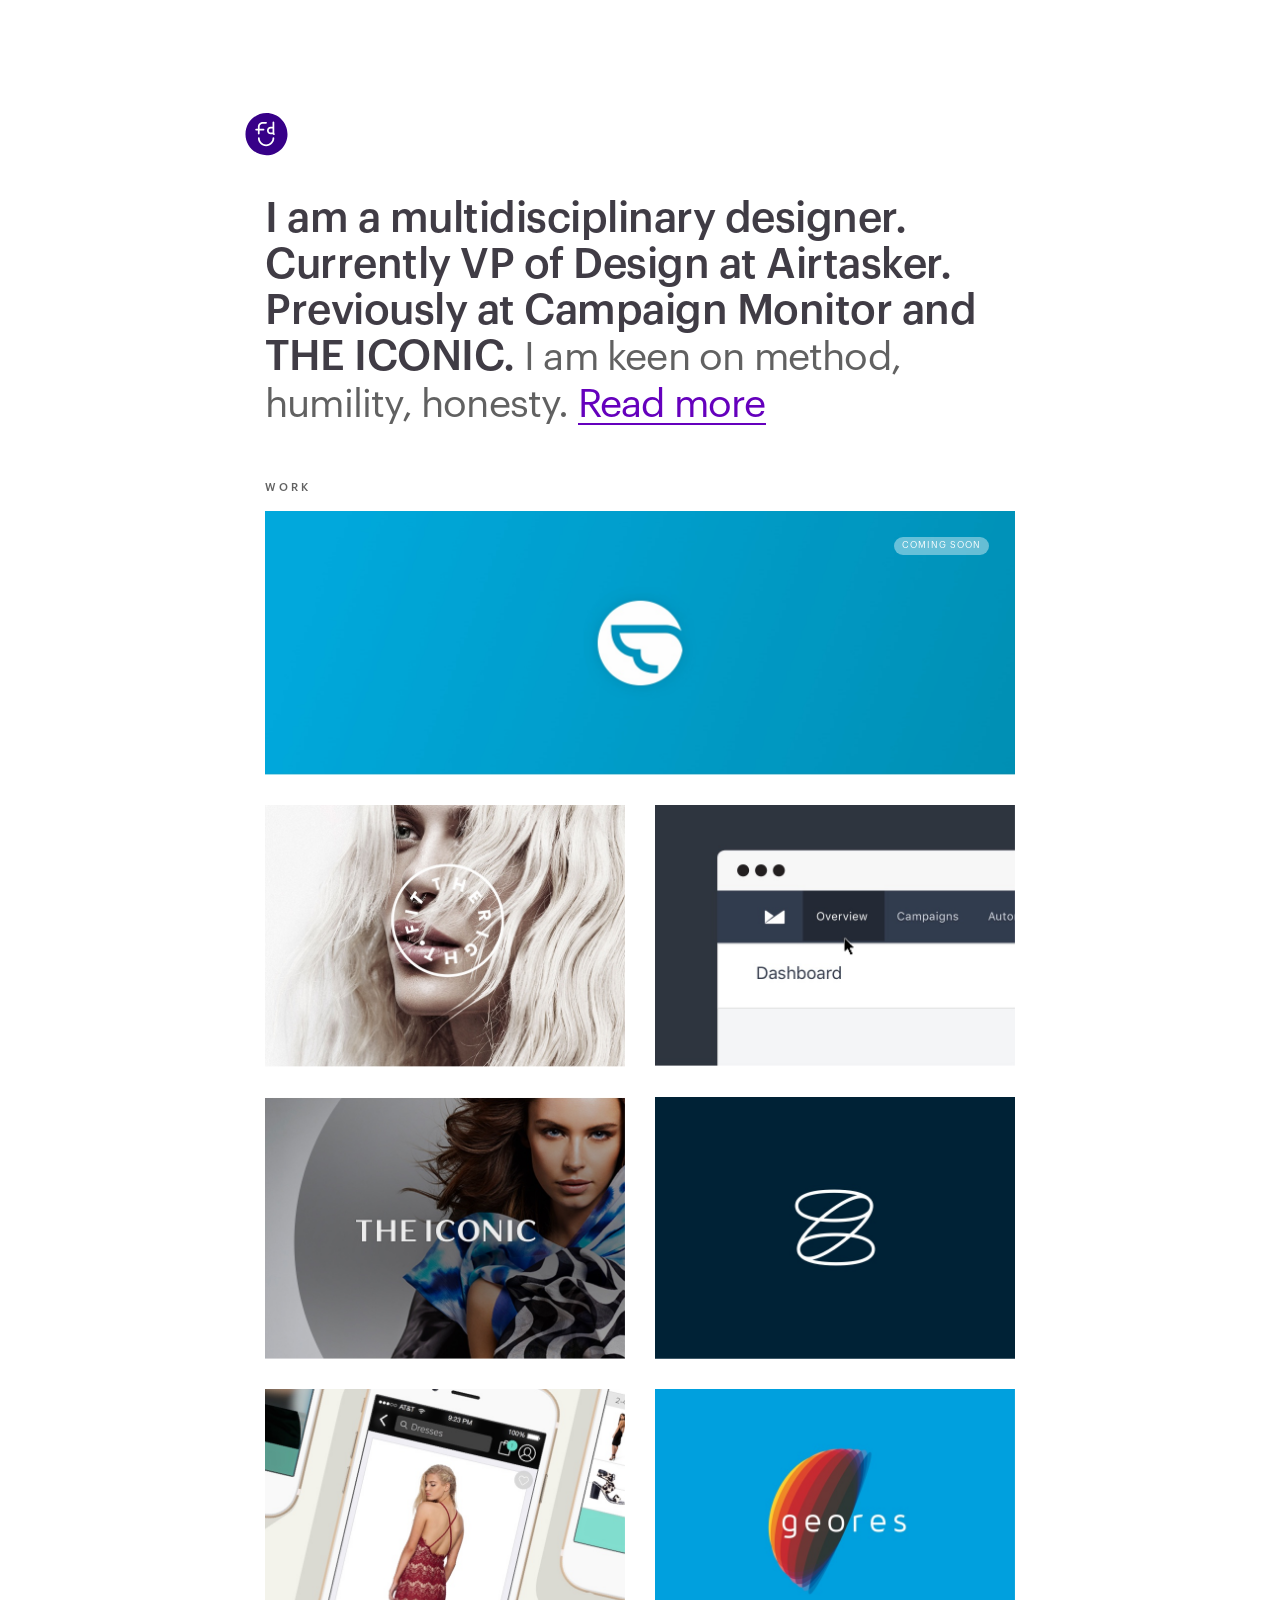
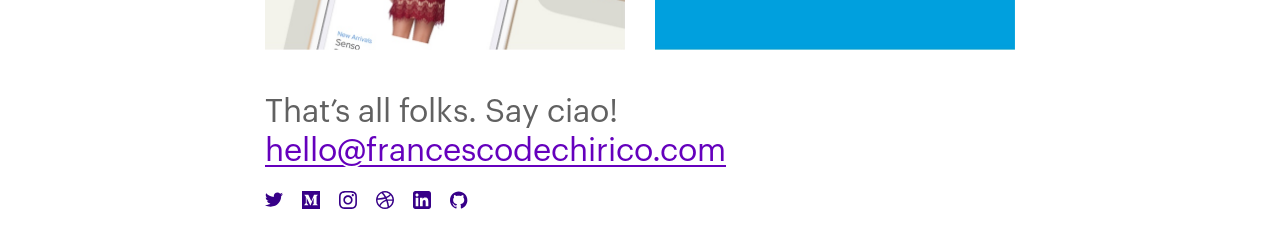
==== commit 91e861db: "Editing title" ====
--- a/index.html
+++ b/index.html
@@ -2,7 +2,7 @@
 <html lang="en">
   <head>
     <meta charset="utf-8">
-    <title>de Chirico </title>
+    <title>Francesco de Chirico · Designer  </title>
     <meta name="description" content="I am a multi-disciplinary designer. Currently VP of Design at Airtasker. Previously at Campaign Monitor and The Iconic.">
     <meta name="keywords" content="Francesco de Chirico designer UX UI product software app creative art airtasker theright.fit campaign monitor theiconic the iconic theiconiapp Graphic Digital Design Portfolio Designer Rome Italy Sydney">
     <meta name="viewport" content="width=device-width, initial-scale=1">
@@ -21,8 +21,8 @@
     <script src="./js/jquery-2.1.1.js"></script>
     <link href="./css/style.css" rel="stylesheet">
     <link href="./bower_components/normalize-css/normalize.css" rel="stylesheet">
-    <link rel="icon" href="favicon.ico" type="image/x-icon">
-    <link rel="shortcut icon" href="favicon.ico" type="image/x-icon">
+    <link rel="icon" type="image/png" href="favicon-32x32.png" sizes="32x32">
+    <link rel="icon" type="image/png" href="favicon-16x16.png" sizes="16x16">
     <script>
       (function(i,s,o,g,r,a,m){i['GoogleAnalyticsObject']=r;i[r]=i[r]||function(){
         (i[r].q=i[r].q||[]).push(arguments)},i[r].l=1*new Date();a=s.createElement(o),
@@ -42,7 +42,7 @@
               </g>
             </svg></a></div>
         <div class="intro">
-          <h1>I am a multidisciplinary designer. Currently VP of Design at <a href="https://www.airtasker.com/" target="_blank">Airtasker</a>. Previously at <a href="https://www.campaignmonitor.com/" target="_blank">Campaign Monitor </a>and <a href="http://www.theiconic.com.au/" target="_blank">The Iconic</a>. 
+          <h1>I am a multidisciplinary designer. Currently VP of Design at <a href="https://www.airtasker.com/" target="_blank">Airtasker</a>. Previously at <a href="https://www.campaignmonitor.com/" target="_blank">Campaign Monitor </a>and <a href="http://www.theiconic.com.au/" target="_blank">THE ICONIC</a>. 
             <h3>I am keen on method, humility, honesty. <a href="about.html">Read more</a></h3>
           </h1>
         </div>
@@ -82,7 +82,7 @@
               <div class="pil"><img src="imgs/sel-home/theiconic@2x.jpg" data-pil-thumb-url="imgs/sel-home/theiconic-thumb.jpg" data-full-width="730" data-full-height="530" alt="" class="lazysizes"></div>
               <div class="mask">
                 <div class="mask-text">
-                  <h5>The Iconic</h5><span>Branding and Art Direction</span>
+                  <h5>THE ICONIC</h5><span>Branding and Art Direction</span>
                 </div>
               </div></a></div>
           <div class="six columns item"><a href="zanui.html">
@@ -98,7 +98,7 @@
               <div class="pil"><img src="imgs/sel-home/theiconicapp@2x.jpg" data-pil-thumb-url="imgs/sel-home/theiconicapp-thumb.jpg" data-full-width="730" data-full-height="530" alt="" class="lazysizes">
                 <div class="mask">
                   <div class="mask-text">
-                    <h5>The Iconic</h5><span>Product Design</span>
+                    <h5>THE ICONIC</h5><span>Product Design</span>
                   </div>
                 </div>
               </div></a></div>
@@ -156,7 +156,7 @@
           <li> <a href="https://github.com/DECHIRICO" target="_blank"> 
                 <svg width="17px" height="17px" viewbox="0 0 17 16" version="1.1" xmlns="http://www.w3.org/2000/svg" xmlns:xlink="http://www.w3.org/1999/xlink">
                   <g id="Github-1" stroke="none" stroke-width="1" fill="none" fill-rule="evenodd">
-                    <path id="Fill-3" d="M8.20170236,0 C3.67283994,0 0,3.6723364 0,8.20270944 C0,11.8267058 2.35003345,14.9008335 5.6094649,15.9854643 C6.01985214,16.0609957 6.1694043,15.8077138 6.1694043,15.5901834 C6.1694043,15.3958159 6.16235471,14.8796847 6.15832636,14.1953703 C3.87677471,14.6908562 3.39538795,13.0956332 3.39538795,13.0956332 C3.02226287,12.1479659 2.48447934,11.8956911 2.48447934,11.8956911 C1.73973979,11.387113 2.54087611,11.3971839 2.54087611,11.3971839 C3.36416831,11.4550913 3.79721497,12.242632 3.79721497,12.242632 C4.52886241,13.4959496 5.71722302,13.1339024 6.18451058,12.9239251 C6.25903489,12.3941983 6.47102634,12.0326547 6.70517366,11.8277128 C4.88385997,11.6207568 2.96888735,10.9168042 2.96888735,7.77369112 C2.96888735,6.87839233 3.28863692,6.1457378 3.81332834,5.57270629 C3.72873317,5.36524672 3.44725284,4.53087658 3.89389516,3.40193401 C3.89389516,3.40193401 4.58223793,3.18138234 6.1492626,4.2428502 C6.80336447,4.06056777 7.5053029,3.96993009 8.20270944,3.9664053 C8.89961244,3.96993009 9.60104733,4.06056777 10.2561563,4.2428502 C11.8221739,3.18138234 12.5095096,3.40193401 12.5095096,3.40193401 C12.957159,4.53087658 12.6756786,5.36524672 12.591587,5.57270629 C13.1172855,6.1457378 13.4345174,6.87839233 13.4345174,7.77369112 C13.4345174,10.9248609 11.5165235,11.6182391 9.68967083,11.8211668 C9.98373972,12.0744487 10.2460854,12.5749701 10.2460854,13.3403549 C10.2460854,14.4365672 10.2360146,15.3212916 10.2360146,15.5901834 C10.2360146,15.809728 10.3840561,16.0650241 10.7999823,15.9849608 C14.0568961,14.8978123 16.4049153,11.8256987 16.4049153,8.20270944 C16.4049153,3.6723364 12.7320754,0 8.20170236,0" fill="#151513"></path> 
+                    <path id="Fill-3" d="M8.20170236,0 C3.67283994,0 0,3.6723364 0,8.20270944 C0,11.8267058 2.35003345,14.9008335 5.6094649,15.9854643 C6.01985214,16.0609957 6.1694043,15.8077138 6.1694043,15.5901834 C6.1694043,15.3958159 6.16235471,14.8796847 6.15832636,14.1953703 C3.87677471,14.6908562 3.39538795,13.0956332 3.39538795,13.0956332 C3.02226287,12.1479659 2.48447934,11.8956911 2.48447934,11.8956911 C1.73973979,11.387113 2.54087611,11.3971839 2.54087611,11.3971839 C3.36416831,11.4550913 3.79721497,12.242632 3.79721497,12.242632 C4.52886241,13.4959496 5.71722302,13.1339024 6.18451058,12.9239251 C6.25903489,12.3941983 6.47102634,12.0326547 6.70517366,11.8277128 C4.88385997,11.6207568 2.96888735,10.9168042 2.96888735,7.77369112 C2.96888735,6.87839233 3.28863692,6.1457378 3.81332834,5.57270629 C3.72873317,5.36524672 3.44725284,4.53087658 3.89389516,3.40193401 C3.89389516,3.40193401 4.58223793,3.18138234 6.1492626,4.2428502 C6.80336447,4.06056777 7.5053029,3.96993009 8.20270944,3.9664053 C8.89961244,3.96993009 9.60104733,4.06056777 10.2561563,4.2428502 C11.8221739,3.18138234 12.5095096,3.40193401 12.5095096,3.40193401 C12.957159,4.53087658 12.6756786,5.36524672 12.591587,5.57270629 C13.1172855,6.1457378 13.4345174,6.87839233 13.4345174,7.77369112 C13.4345174,10.9248609 11.5165235,11.6182391 9.68967083,11.8211668 C9.98373972,12.0744487 10.2460854,12.5749701 10.2460854,13.3403549 C10.2460854,14.4365672 10.2360146,15.3212916 10.2360146,15.5901834 C10.2360146,15.809728 10.3840561,16.0650241 10.7999823,15.9849608 C14.0568961,14.8978123 16.4049153,11.8256987 16.4049153,8.20270944 C16.4049153,3.6723364 12.7320754,0 8.20170236,0" fill="#151513"></path>
                   </g>
                 </svg></a></li>
         </ul>
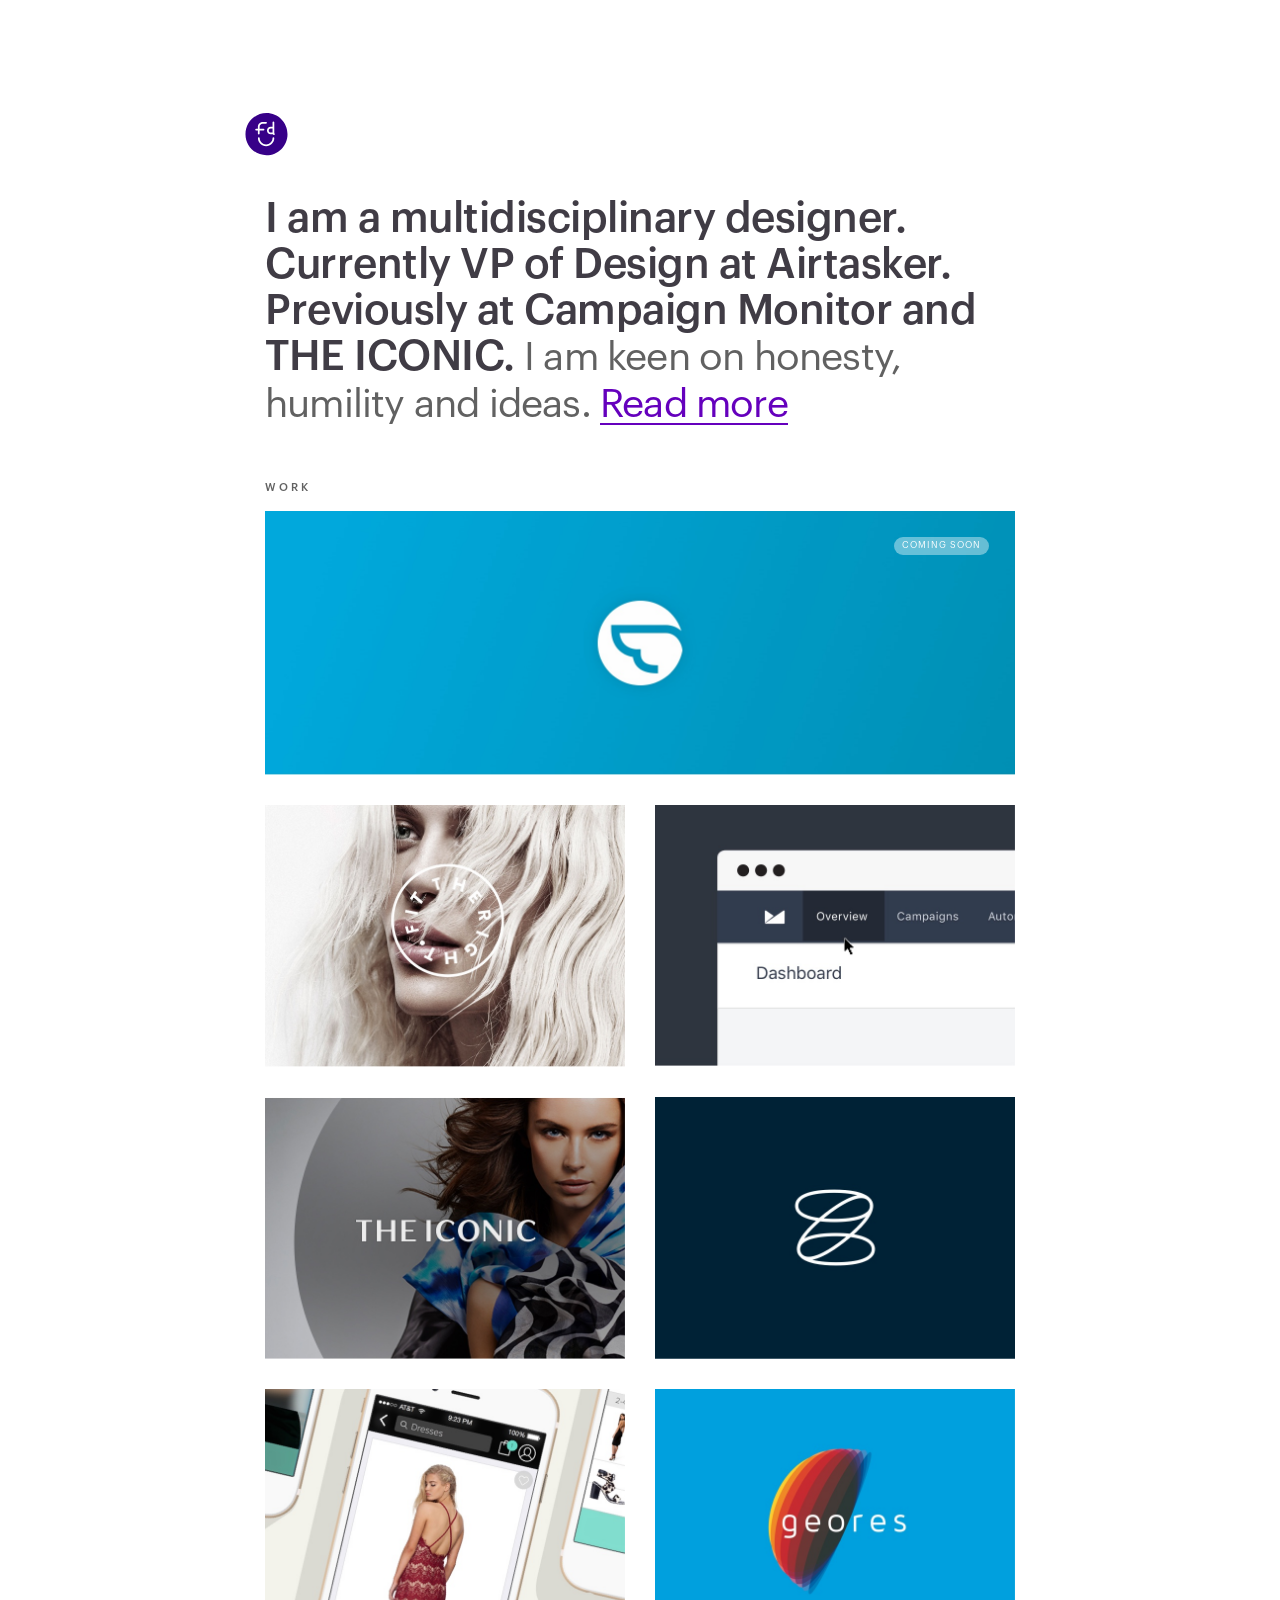
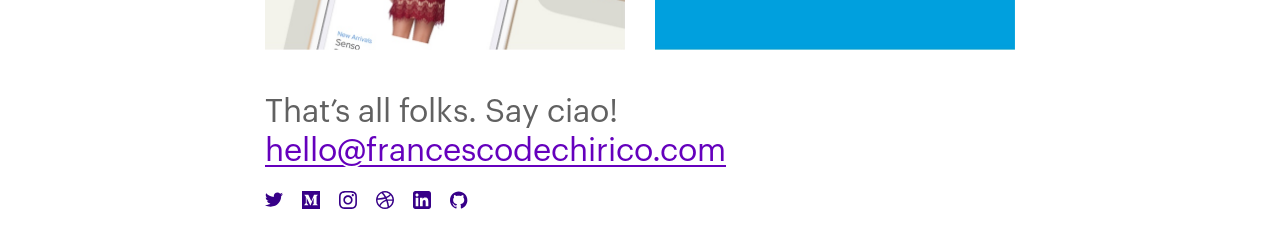
==== commit 2fc5264b: "Copy Changes" ====
--- a/index.html
+++ b/index.html
@@ -43,7 +43,7 @@
             </svg></a></div>
         <div class="intro">
           <h1>I am a multidisciplinary designer. Currently VP of Design at <a href="https://www.airtasker.com/" target="_blank">Airtasker</a>. Previously at <a href="https://www.campaignmonitor.com/" target="_blank">Campaign Monitor </a>and <a href="http://www.theiconic.com.au/" target="_blank">THE ICONIC</a>. 
-            <h3>I am keen on method, humility, honesty. <a href="about.html">Read more</a></h3>
+            <h3>I am keen on honesty, humility and ideas. <a href="about.html">Read more</a></h3>
           </h1>
         </div>
       </div>
